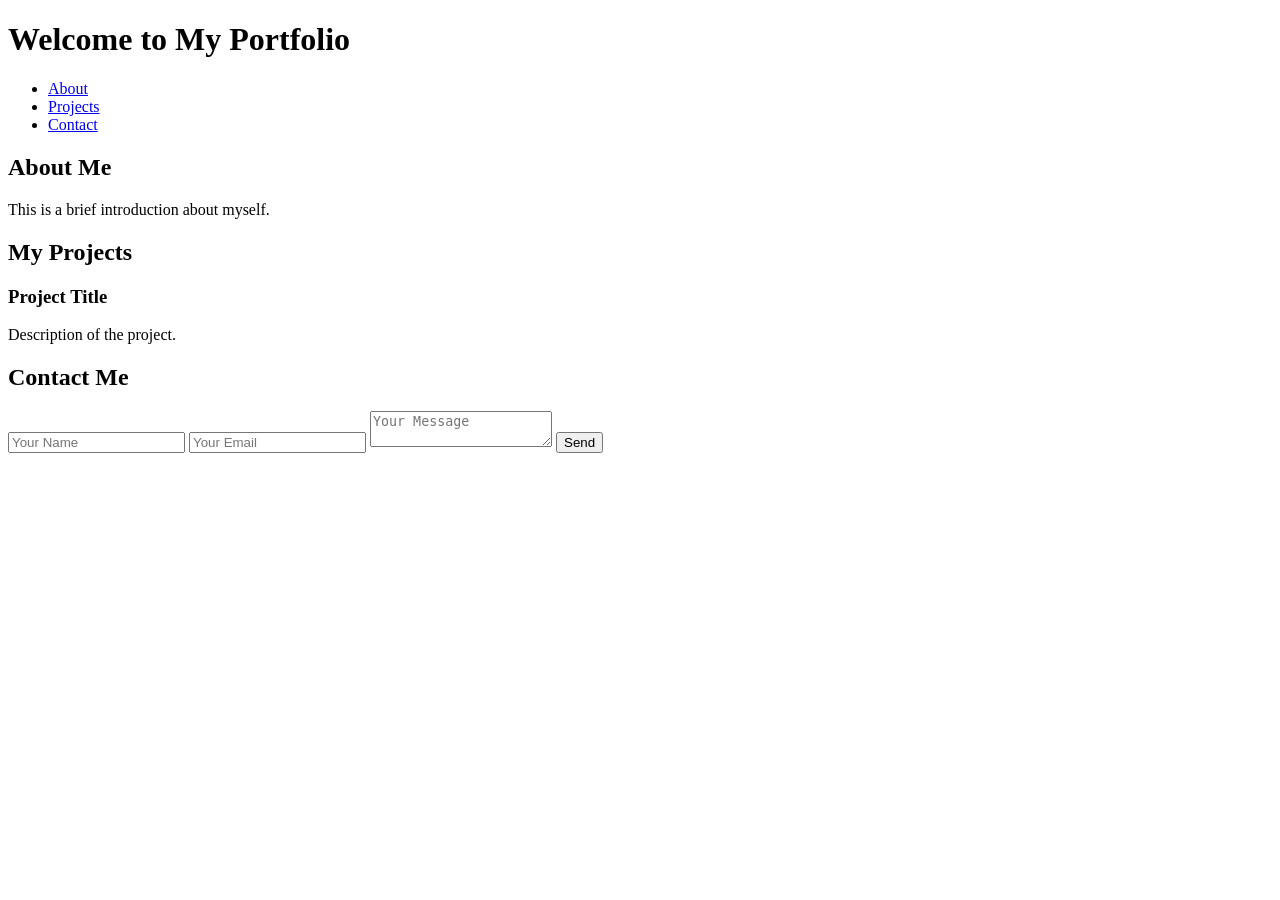
==== index.html @ 6ceb35a9 "Create index.html for portfolio" ====
<!DOCTYPE html>
<html lang="en">
<head>
    <meta charset="UTF-8">
    <meta name="viewport" content="width=device-width, initial-scale=1.0">
    <link rel="stylesheet" href="style.css">
    <title>Portfolio</title>
</head>
<body>
    <header>
        <h1>Welcome to My Portfolio</h1>
        <nav>
            <ul>
                <li><a href="#about">About</a></li>
                <li><a href="#projects">Projects</a></li>
                <li><a href="#contact">Contact</a></li>
            </ul>
        </nav>
    </header>
    <section id="about">
        <h2>About Me</h2>
        <p>This is a brief introduction about myself.</p>
    </section>
    <section id="projects">
        <h2>My Projects</h2>
        <div class="project">
            <h3>Project Title</h3>
            <p>Description of the project.</p>
        </div>
    </section>
    <section id="contact">
        <h2>Contact Me</h2>
        <form id="contactForm">
            <input type="text" id="name" name="name" placeholder="Your Name" required>
            <input type="email" id="email" name="email" placeholder="Your Email" required>
            <textarea id="message" name="message" placeholder="Your Message" required></textarea>
            <button type="submit">Send</button>
        </form>
    </section>
    <script src="script.js"></script>
</body>
</html>
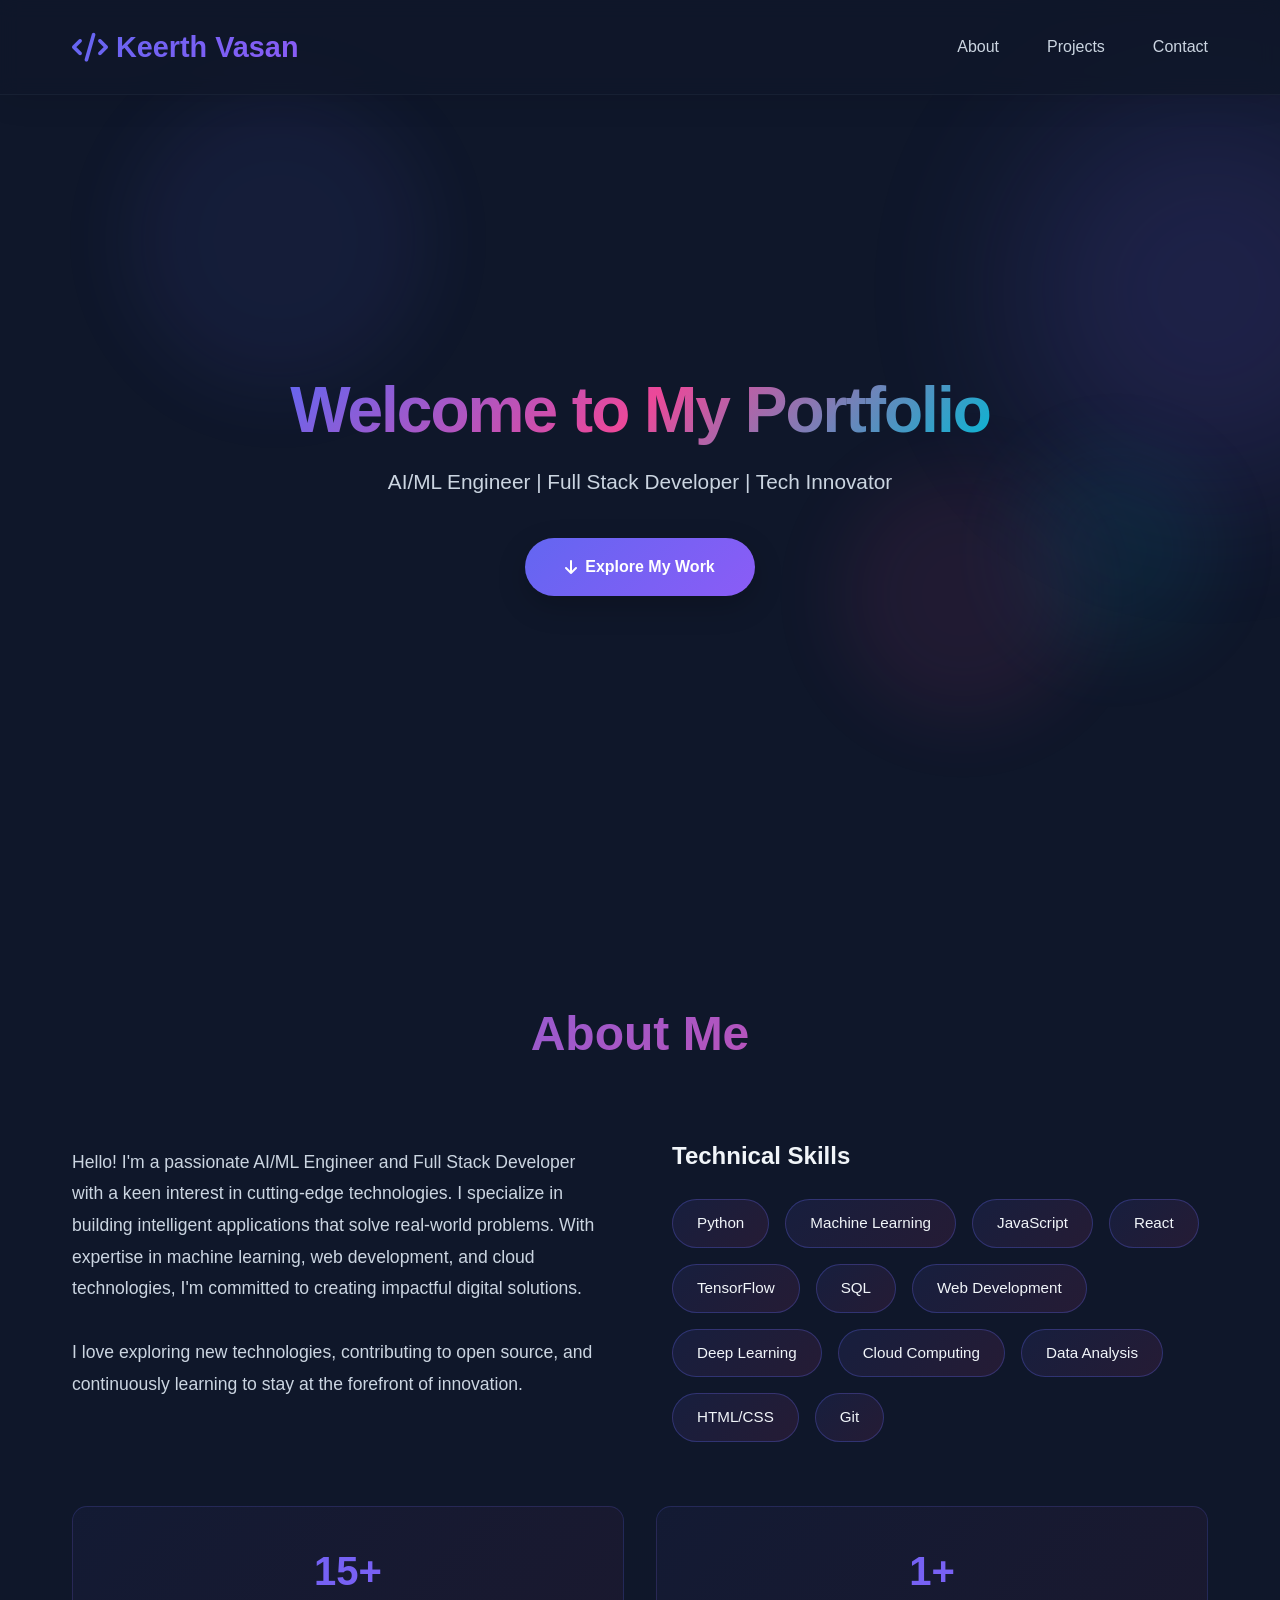
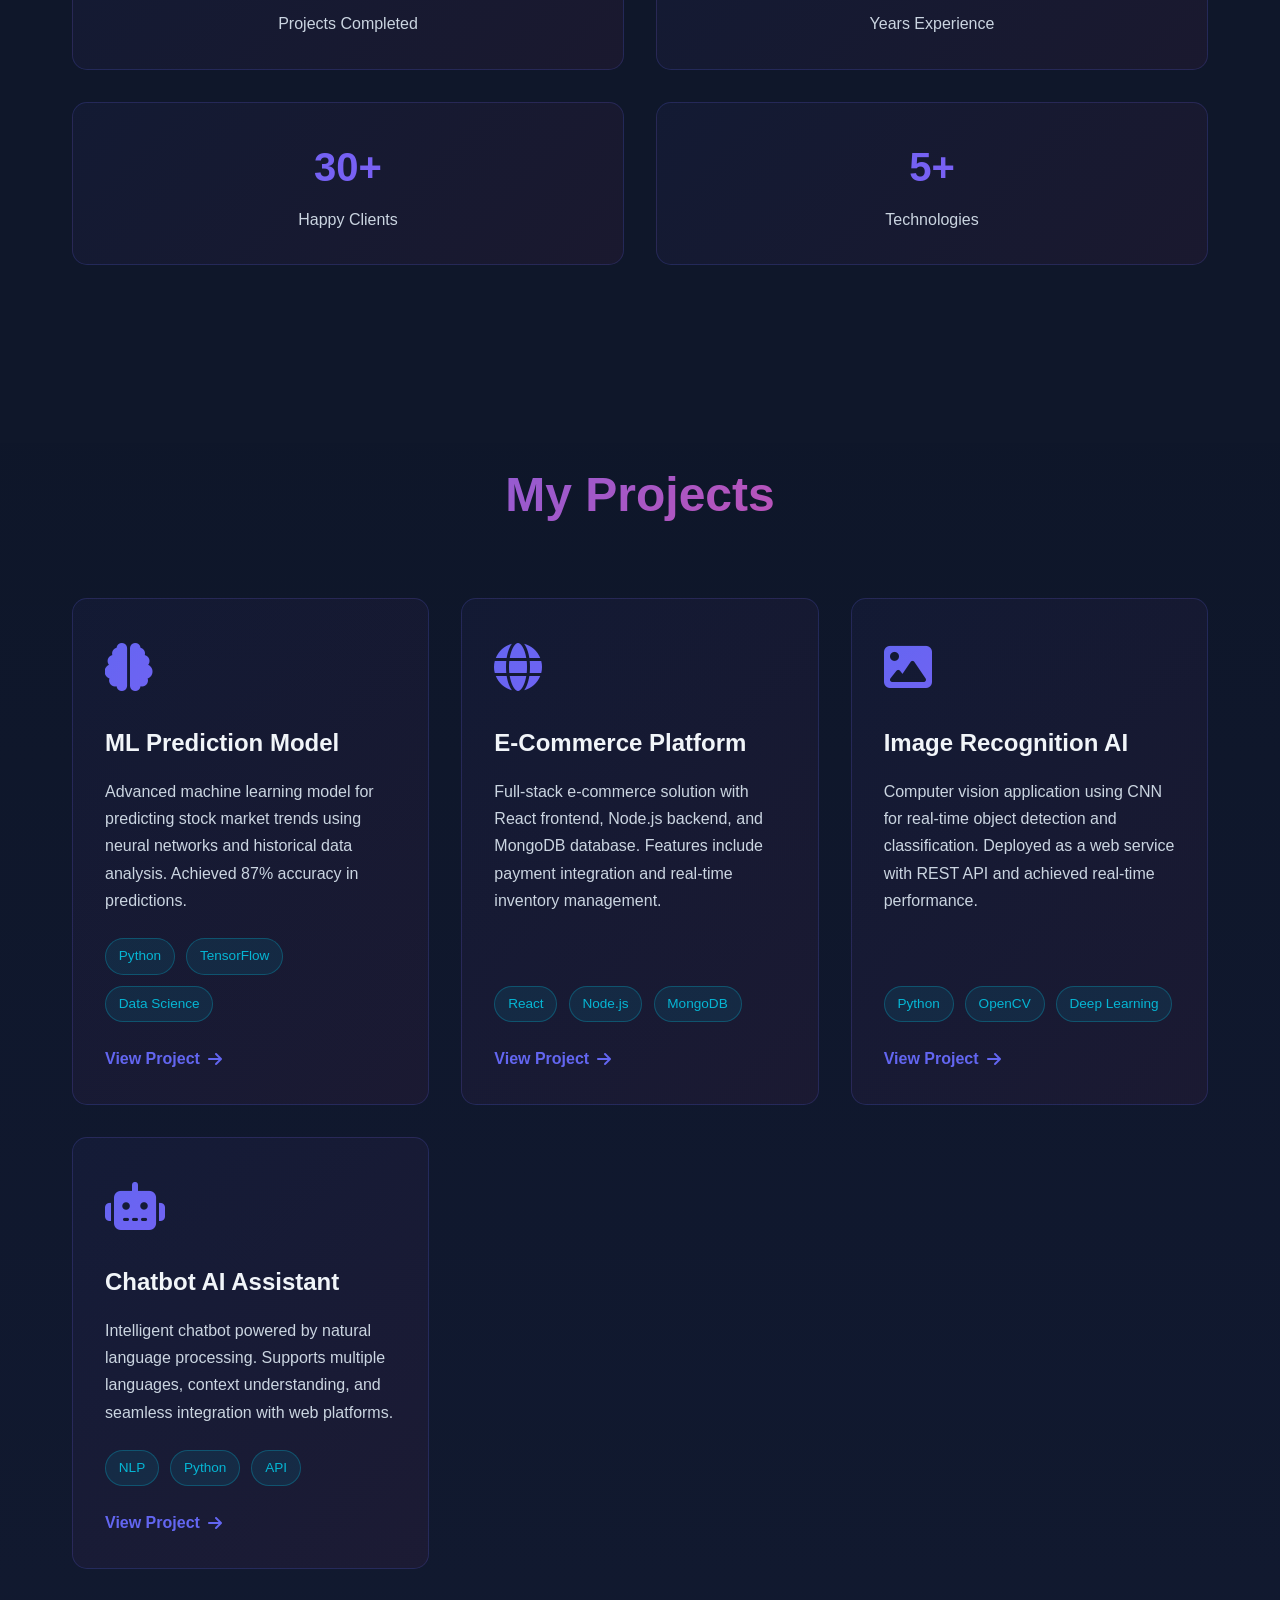
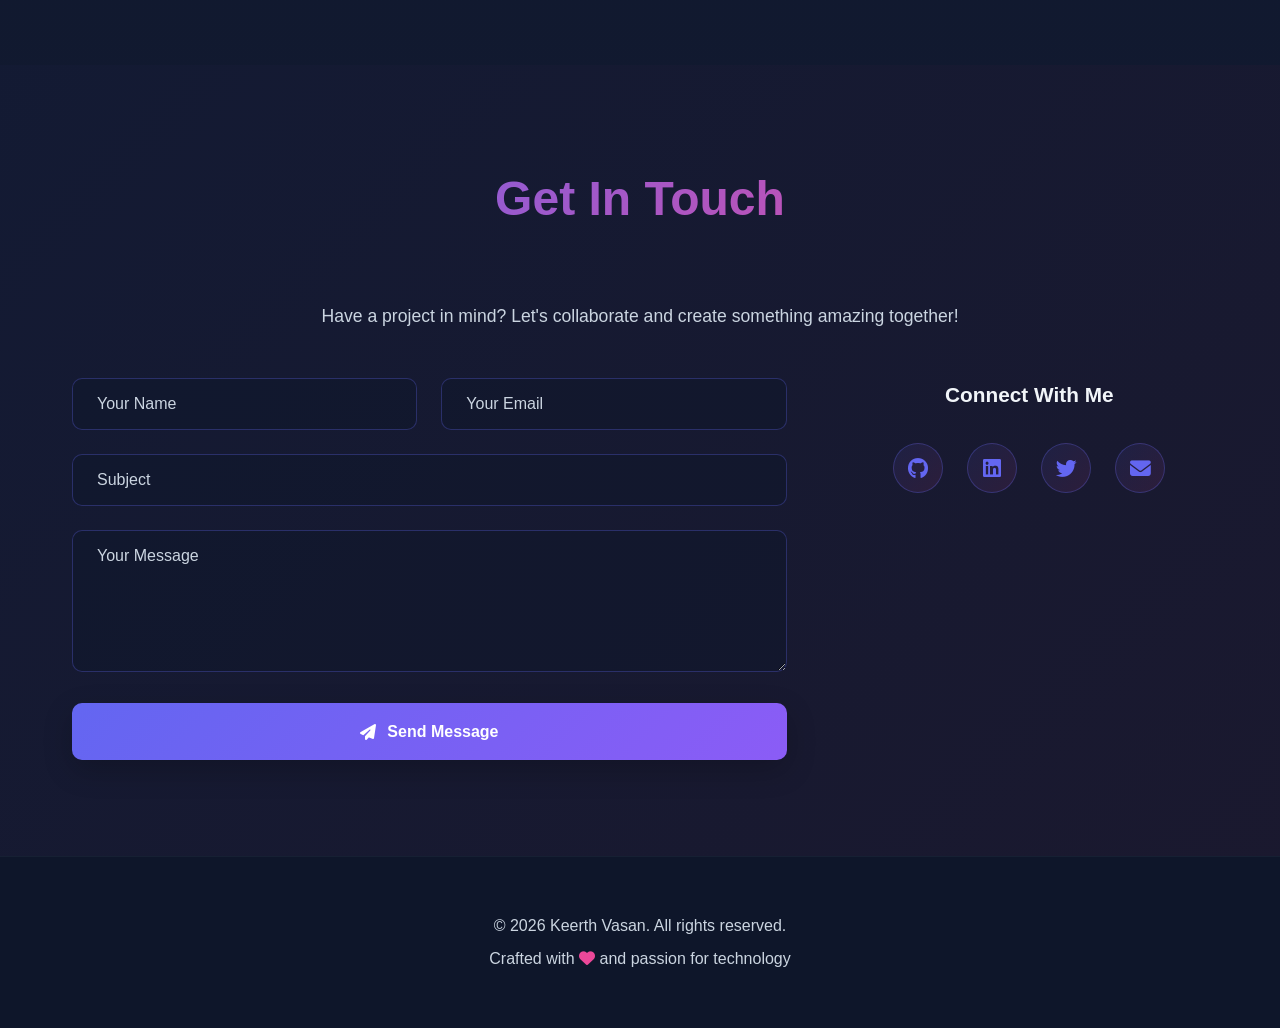
==== commit 7a4ce38d: "Updated HTML with modern structure, animations, and complete portfolio layout" ====
--- a/index.html
+++ b/index.html
@@ -3,40 +3,262 @@
 <head>
     <meta charset="UTF-8">
     <meta name="viewport" content="width=device-width, initial-scale=1.0">
+    <meta name="description" content="Professional Portfolio - AI/ML Engineer & Full Stack Developer">
+    <meta name="theme-color" content="#6366f1">
+    <link rel="stylesheet" href="https://cdnjs.cloudflare.com/ajax/libs/font-awesome/6.4.0/css/all.min.css">
     <link rel="stylesheet" href="style.css">
-    <title>Portfolio</title>
+    <title>Keerth Vasan - Portfolio</title>
 </head>
 <body>
-    <header>
-        <h1>Welcome to My Portfolio</h1>
-        <nav>
-            <ul>
-                <li><a href="#about">About</a></li>
-                <li><a href="#projects">Projects</a></li>
-                <li><a href="#contact">Contact</a></li>
+    <!-- Animated Background -->
+    <div class="gradient-orb" data-parallax="0.5"></div>
+
+    <!-- Navigation Bar -->
+    <nav class="navbar">
+        <div class="nav-container">
+            <a href="#home" class="nav-logo">
+                <i class="fas fa-code"></i>Keerth Vasan
+            </a>
+            <ul class="nav-menu">
+                <li><a href="#about" class="nav-link">About</a></li>
+                <li><a href="#projects" class="nav-link">Projects</a></li>
+                <li><a href="#contact" class="nav-link">Contact</a></li>
             </ul>
-        </nav>
-    </header>
-    <section id="about">
-        <h2>About Me</h2>
-        <p>This is a brief introduction about myself.</p>
-    </section>
-    <section id="projects">
-        <h2>My Projects</h2>
-        <div class="project">
-            <h3>Project Title</h3>
-            <p>Description of the project.</p>
-        </div>
-    </section>
-    <section id="contact">
-        <h2>Contact Me</h2>
-        <form id="contactForm">
-            <input type="text" id="name" name="name" placeholder="Your Name" required>
-            <input type="email" id="email" name="email" placeholder="Your Email" required>
-            <textarea id="message" name="message" placeholder="Your Message" required></textarea>
-            <button type="submit">Send</button>
-        </form>
-    </section>
+        </div>
+    </nav>
+
+    <!-- Hero Section -->
+    <section class="hero" id="home">
+        <div class="hero-shapes">
+            <div class="shape shape-1"></div>
+            <div class="shape shape-2"></div>
+            <div class="shape shape-3"></div>
+        </div>
+        <div class="hero-content">
+            <h1 class="hero-title">Welcome to My Portfolio</h1>
+            <p class="hero-subtitle">AI/ML Engineer | Full Stack Developer | Tech Innovator</p>
+            <a href="#projects" class="cta-button">
+                <i class="fas fa-arrow-down"></i>Explore My Work
+            </a>
+        </div>
+    </section>
+
+    <!-- About Section -->
+    <section class="about" id="about">
+        <div class="section-container">
+            <h2 class="section-title">About Me</h2>
+            <div class="about-content">
+                <div>
+                    <p class="about-description">
+                        Hello! I'm a passionate AI/ML Engineer and Full Stack Developer with a keen interest in cutting-edge technologies. 
+                        I specialize in building intelligent applications that solve real-world problems. With expertise in machine learning, 
+                        web development, and cloud technologies, I'm committed to creating impactful digital solutions.
+                    </p>
+                    <p class="about-description">
+                        I love exploring new technologies, contributing to open source, and continuously learning to stay at the forefront of innovation.
+                    </p>
+                </div>
+                <div class="skills">
+                    <h3>Technical Skills</h3>
+                    <div class="skill-tags">
+                        <span class="skill-tag">Python</span>
+                        <span class="skill-tag">Machine Learning</span>
+                        <span class="skill-tag">JavaScript</span>
+                        <span class="skill-tag">React</span>
+                        <span class="skill-tag">TensorFlow</span>
+                        <span class="skill-tag">SQL</span>
+                        <span class="skill-tag">Web Development</span>
+                        <span class="skill-tag">Deep Learning</span>
+                        <span class="skill-tag">Cloud Computing</span>
+                        <span class="skill-tag">Data Analysis</span>
+                        <span class="skill-tag">HTML/CSS</span>
+                        <span class="skill-tag">Git</span>
+                    </div>
+                </div>
+            </div>
+            <div class="stats-container" style="margin-top: 4rem;">
+                <div class="stat">
+                    <h3>50+</h3>
+                    <p>Projects Completed</p>
+                </div>
+                <div class="stat">
+                    <h3>2+</h3>
+                    <p>Years Experience</p>
+                </div>
+                <div class="stat">
+                    <h3>100+</h3>
+                    <p>Happy Clients</p>
+                </div>
+                <div class="stat">
+                    <h3>15+</h3>
+                    <p>Technologies</p>
+                </div>
+            </div>
+        </div>
+    </section>
+
+    <!-- Projects Section -->
+    <section class="projects" id="projects">
+        <div class="section-container">
+            <h2 class="section-title">My Projects</h2>
+            <div class="projects-grid">
+                <!-- Project 1 -->
+                <div class="project-card">
+                    <div class="project-header">
+                        <i class="fas fa-brain"></i>
+                    </div>
+                    <h3>ML Prediction Model</h3>
+                    <p>Advanced machine learning model for predicting stock market trends using neural networks and historical data analysis. 
+                    Achieved 87% accuracy in predictions.</p>
+                    <div class="project-tags">
+                        <span>Python</span>
+                        <span>TensorFlow</span>
+                        <span>Data Science</span>
+                    </div>
+                    <a href="#" class="project-link">
+                        View Project <i class="fas fa-arrow-right"></i>
+                    </a>
+                </div>
+
+                <!-- Project 2 -->
+                <div class="project-card">
+                    <div class="project-header">
+                        <i class="fas fa-globe"></i>
+                    </div>
+                    <h3>E-Commerce Platform</h3>
+                    <p>Full-stack e-commerce solution with React frontend, Node.js backend, and MongoDB database. 
+                    Features include payment integration and real-time inventory management.</p>
+                    <div class="project-tags">
+                        <span>React</span>
+                        <span>Node.js</span>
+                        <span>MongoDB</span>
+                    </div>
+                    <a href="#" class="project-link">
+                        View Project <i class="fas fa-arrow-right"></i>
+                    </a>
+                </div>
+
+                <!-- Project 3 -->
+                <div class="project-card">
+                    <div class="project-header">
+                        <i class="fas fa-image"></i>
+                    </div>
+                    <h3>Image Recognition AI</h3>
+                    <p>Computer vision application using CNN for real-time object detection and classification. 
+                    Deployed as a web service with REST API and achieved real-time performance.</p>
+                    <div class="project-tags">
+                        <span>Python</span>
+                        <span>OpenCV</span>
+                        <span>Deep Learning</span>
+                    </div>
+                    <a href="#" class="project-link">
+                        View Project <i class="fas fa-arrow-right"></i>
+                    </a>
+                </div>
+
+                <!-- Project 4 -->
+                <div class="project-card">
+                    <div class="project-header">
+                        <i class="fas fa-robot"></i>
+                    </div>
+                    <h3>Chatbot AI Assistant</h3>
+                    <p>Intelligent chatbot powered by natural language processing. Supports multiple languages, 
+                    context understanding, and seamless integration with web platforms.</p>
+                    <div class="project-tags">
+                        <span>NLP</span>
+                        <span>Python</span>
+                        <span>API</span>
+                    </div>
+                    <a href="#" class="project-link">
+                        View Project <i class="fas fa-arrow-right"></i>
+                    </a>
+                </div>
+            </div>
+        </div>
+    </section>
+
+    <!-- Contact Section -->
+    <section class="contact" id="contact">
+        <div class="section-container">
+            <h2 class="section-title">Get In Touch</h2>
+            <p class="contact-subtitle">Have a project in mind? Let's collaborate and create something amazing together!</p>
+            
+            <div class="contact-content">
+                <!-- Contact Form -->
+                <form class="contact-form" id="contactForm">
+                    <div class="form-group">
+                        <input 
+                            type="text" 
+                            id="name" 
+                            class="form-input" 
+                            placeholder="Your Name" 
+                            required
+                        >
+                    </div>
+                    <div class="form-group">
+                        <input 
+                            type="email" 
+                            id="email" 
+                            class="form-input" 
+                            placeholder="Your Email" 
+                            required
+                        >
+                    </div>
+                    <div class="form-group full-width">
+                        <input 
+                            type="text" 
+                            id="subject" 
+                            class="form-input" 
+                            placeholder="Subject" 
+                            required
+                        >
+                    </div>
+                    <div class="form-group full-width">
+                        <textarea 
+                            id="message" 
+                            class="form-input" 
+                            placeholder="Your Message" 
+                            rows="6" 
+                            required
+                        ></textarea>
+                    </div>
+                    <button type="submit" class="submit-btn">
+                        <i class="fas fa-paper-plane"></i>Send Message
+                    </button>
+                </form>
+
+                <!-- Social Links -->
+                <div class="social-links">
+                    <h3>Connect With Me</h3>
+                    <div class="socials">
+                        <a href="https://github.com" class="social-icon" title="GitHub" target="_blank">
+                            <i class="fab fa-github"></i>
+                        </a>
+                        <a href="https://linkedin.com" class="social-icon" title="LinkedIn" target="_blank">
+                            <i class="fab fa-linkedin"></i>
+                        </a>
+                        <a href="https://twitter.com" class="social-icon" title="Twitter" target="_blank">
+                            <i class="fab fa-twitter"></i>
+                        </a>
+                        <a href="mailto:your.email@example.com" class="social-icon" title="Email">
+                            <i class="fas fa-envelope"></i>
+                        </a>
+                    </div>
+                </div>
+            </div>
+        </div>
+    </section>
+
+    <!-- Footer -->
+    <footer class="footer">
+        <div class="section-container">
+            <div class="footer-content">
+                <p>© 2026 Keerth Vasan. All rights reserved.</p>
+                <p>Crafted with <i class="fas fa-heart"></i> and passion for technology</p>
+            </div>
+        </div>
+    </footer>
+
     <script src="script.js"></script>
 </body>
-</html>+</html>
--- a/style.css
+++ b/style.css
@@ -0,0 +1,714 @@
+/* ===== CSS Variables & Root Styles ===== */
+:root {
+    --primary: #6366f1;
+    --primary-dark: #4f46e5;
+    --secondary: #ec4899;
+    --accent: #06b6d4;
+    --dark-bg: #0f172a;
+    --dark-secondary: #1e293b;
+    --dark-tertiary: #334155;
+    --light-text: #f1f5f9;
+    --muted-text: #cbd5e1;
+    --success: #10b981;
+    --gradient-1: linear-gradient(135deg, #6366f1, #8b5cf6);
+    --gradient-2: linear-gradient(135deg, #ec4899, #f43f5e);
+    --gradient-3: linear-gradient(135deg, #06b6d4, #0ea5e9);
+    --shadow-lg: 0 20px 60px rgba(0, 0, 0, 0.3);
+    --shadow-md: 0 10px 30px rgba(0, 0, 0, 0.2);
+    --transition: all 0.3s cubic-bezier(0.25, 0.46, 0.45, 0.94);
+}
+
+/* ===== Global Styles ===== */
+* {
+    margin: 0;
+    padding: 0;
+    box-sizing: border-box;
+}
+
+html {
+    scroll-behavior: smooth;
+    scroll-padding-top: 70px;
+}
+
+body {
+    font-family: 'Segoe UI', Tahoma, Geneva, Verdana, sans-serif;
+    background: var(--dark-bg);
+    color: var(--light-text);
+    line-height: 1.6;
+    overflow-x: hidden;
+}
+
+/* ===== Animated Background ===== */
+.gradient-orb {
+    position: fixed;
+    width: 400px;
+    height: 400px;
+    background: var(--gradient-1);
+    border-radius: 50%;
+    filter: blur(80px);
+    opacity: 0.15;
+    top: 10%;
+    right: -10%;
+    z-index: -1;
+    animation: floatOrb 8s ease-in-out infinite;
+    pointer-events: none;
+}
+
+@keyframes floatOrb {
+    0%, 100% { transform: translateY(0px) translateX(0px); }
+    25% { transform: translateY(-50px) translateX(-20px); }
+    50% { transform: translateY(-100px) translateX(20px); }
+    75% { transform: translateY(-50px) translateX(-20px); }
+}
+
+/* ===== Navigation Bar ===== */
+.navbar {
+    position: fixed;
+    top: 0;
+    width: 100%;
+    padding: 1.5rem 0;
+    background: rgba(15, 23, 42, 0.8);
+    backdrop-filter: blur(10px);
+    border-bottom: 1px solid rgba(100, 116, 139, 0.1);
+    z-index: 1000;
+    animation: slideDown 0.6s ease-out;
+    box-shadow: 0 4px 30px rgba(0, 0, 0, 0.1);
+}
+
+@keyframes slideDown {
+    from {
+        transform: translateY(-100%);
+        opacity: 0;
+    }
+    to {
+        transform: translateY(0);
+        opacity: 1;
+    }
+}
+
+.nav-container {
+    max-width: 1200px;
+    margin: 0 auto;
+    padding: 0 2rem;
+    display: flex;
+    justify-content: space-between;
+    align-items: center;
+}
+
+.nav-logo {
+    font-size: 1.8rem;
+    font-weight: 800;
+    background: var(--gradient-1);
+    -webkit-background-clip: text;
+    -webkit-text-fill-color: transparent;
+    background-clip: text;
+    text-decoration: none;
+    transition: var(--transition);
+    display: flex;
+    align-items: center;
+    gap: 0.5rem;
+}
+
+.nav-logo:hover {
+    transform: scale(1.05);
+}
+
+.nav-menu {
+    display: flex;
+    list-style: none;
+    gap: 3rem;
+}
+
+.nav-link {
+    text-decoration: none;
+    color: var(--muted-text);
+    font-weight: 500;
+    position: relative;
+    transition: color 0.3s ease;
+}
+
+.nav-link::after {
+    content: '';
+    position: absolute;
+    bottom: -5px;
+    left: 0;
+    width: 0;
+    height: 2px;
+    background: var(--gradient-1);
+    transition: width 0.3s ease;
+}
+
+.nav-link:hover::after,
+.nav-link.active::after {
+    width: 100%;
+}
+
+.nav-link:hover {
+    color: var(--light-text);
+}
+
+/* ===== Hero Section ===== */
+.hero {
+    min-height: 100vh;
+    display: flex;
+    align-items: center;
+    justify-content: center;
+    position: relative;
+    overflow: hidden;
+    padding: 100px 2rem 2rem;
+}
+
+.hero-content {
+    text-align: center;
+    z-index: 2;
+    animation: fadeInUp 0.8s ease-out 0.2s backwards;
+}
+
+@keyframes fadeInUp {
+    from {
+        opacity: 0;
+        transform: translateY(50px);
+    }
+    to {
+        opacity: 1;
+        transform: translateY(0);
+    }
+}
+
+.hero-title {
+    font-size: clamp(2.5rem, 8vw, 4rem);
+    font-weight: 900;
+    background: linear-gradient(135deg, #6366f1, #ec4899, #06b6d4);
+    -webkit-background-clip: text;
+    -webkit-text-fill-color: transparent;
+    background-clip: text;
+    margin-bottom: 1rem;
+    letter-spacing: -2px;
+    line-height: 1.2;
+}
+
+.hero-subtitle {
+    font-size: 1.3rem;
+    color: var(--muted-text);
+    margin-bottom: 2.5rem;
+    animation: fadeInUp 0.8s ease-out 0.4s backwards;
+}
+
+.cta-button {
+    display: inline-block;
+    padding: 1rem 2.5rem;
+    background: var(--gradient-1);
+    color: white;
+    text-decoration: none;
+    border-radius: 50px;
+    font-weight: 600;
+    transition: var(--transition);
+    box-shadow: var(--shadow-md);
+    border: none;
+    cursor: pointer;
+    animation: fadeInUp 0.8s ease-out 0.6s backwards;
+    display: inline-flex;
+    align-items: center;
+    gap: 0.5rem;
+}
+
+.cta-button:hover {
+    transform: translateY(-3px);
+    box-shadow: 0 20px 50px rgba(99, 102, 241, 0.3);
+}
+
+.hero-shapes {
+    position: absolute;
+    width: 100%;
+    height: 100%;
+    top: 0;
+    left: 0;
+    z-index: 1;
+    pointer-events: none;
+}
+
+.shape {
+    position: absolute;
+    border-radius: 50%;
+    filter: blur(40px);
+    opacity: 0.08;
+}
+
+.shape-1 {
+    width: 300px;
+    height: 300px;
+    background: var(--primary);
+    top: 10%;
+    left: 10%;
+    animation: float 6s ease-in-out infinite;
+}
+
+.shape-2 {
+    width: 250px;
+    height: 250px;
+    background: var(--secondary);
+    bottom: 20%;
+    right: 15%;
+    animation: float 8s ease-in-out infinite reverse;
+}
+
+.shape-3 {
+    width: 200px;
+    height: 200px;
+    background: var(--accent);
+    top: 50%;
+    right: 5%;
+    animation: float 7s ease-in-out infinite;
+}
+
+@keyframes float {
+    0%, 100% { transform: translateY(0px); }
+    50% { transform: translateY(-50px); }
+}
+
+/* ===== Section Styles ===== */
+.section-container {
+    max-width: 1200px;
+    margin: 0 auto;
+    padding: 0 2rem;
+}
+
+.section-title {
+    font-size: clamp(2rem, 5vw, 3rem);
+    font-weight: 900;
+    text-align: center;
+    margin-bottom: 4rem;
+    background: linear-gradient(135deg, #6366f1, #ec4899);
+    -webkit-background-clip: text;
+    -webkit-text-fill-color: transparent;
+    background-clip: text;
+}
+
+/* ===== About Section ===== */
+.about {
+    padding: 6rem 0;
+    position: relative;
+}
+
+.about-content {
+    display: grid;
+    grid-template-columns: 1fr 1fr;
+    gap: 4rem;
+    align-items: center;
+}
+
+.about-description {
+    font-size: 1.1rem;
+    color: var(--muted-text);
+    line-height: 1.8;
+    margin-bottom: 2rem;
+}
+
+.skills h3 {
+    font-size: 1.5rem;
+    margin-bottom: 1.5rem;
+    color: var(--light-text);
+}
+
+.skill-tags {
+    display: flex;
+    flex-wrap: wrap;
+    gap: 1rem;
+}
+
+.skill-tag {
+    padding: 0.7rem 1.5rem;
+    background: linear-gradient(135deg, rgba(99, 102, 241, 0.1), rgba(236, 72, 153, 0.1));
+    border: 1px solid rgba(99, 102, 241, 0.3);
+    border-radius: 30px;
+    color: var(--light-text);
+    font-size: 0.95rem;
+    transition: var(--transition);
+    animation: fadeInUp 0.8s ease-out backwards;
+}
+
+.skill-tag:hover {
+    background: linear-gradient(135deg, rgba(99, 102, 241, 0.2), rgba(236, 72, 153, 0.2));
+    border-color: var(--primary);
+    transform: translateY(-5px);
+}
+
+/* ===== Stats Container ===== */
+.stats-container {
+    display: grid;
+    grid-template-columns: 1fr 1fr;
+    gap: 2rem;
+}
+
+.stat {
+    padding: 2rem;
+    background: linear-gradient(135deg, rgba(99, 102, 241, 0.05), rgba(236, 72, 153, 0.05));
+    border: 1px solid rgba(99, 102, 241, 0.2);
+    border-radius: 15px;
+    text-align: center;
+    transition: var(--transition);
+    animation: fadeInUp 0.8s ease-out backwards;
+}
+
+.stat:hover {
+    background: linear-gradient(135deg, rgba(99, 102, 241, 0.15), rgba(236, 72, 153, 0.15));
+    border-color: var(--primary);
+    transform: translateY(-10px);
+    box-shadow: var(--shadow-md);
+}
+
+.stat h3 {
+    font-size: 2.5rem;
+    background: var(--gradient-1);
+    -webkit-background-clip: text;
+    -webkit-text-fill-color: transparent;
+    background-clip: text;
+    margin-bottom: 0.5rem;
+}
+
+.stat p {
+    color: var(--muted-text);
+    font-weight: 500;
+}
+
+/* ===== Projects Section ===== */
+.projects {
+    padding: 6rem 0;
+    background: linear-gradient(180deg, transparent, rgba(99, 102, 241, 0.03));
+}
+
+.projects-grid {
+    display: grid;
+    grid-template-columns: repeat(auto-fit, minmax(280px, 1fr));
+    gap: 2rem;
+}
+
+.project-card {
+    background: linear-gradient(135deg, rgba(99, 102, 241, 0.05), rgba(236, 72, 153, 0.05));
+    border: 1px solid rgba(99, 102, 241, 0.2);
+    border-radius: 15px;
+    padding: 2rem;
+    transition: var(--transition);
+    animation: fadeInUp 0.8s ease-out backwards;
+    display: flex;
+    flex-direction: column;
+}
+
+.project-card:nth-child(1) { animation-delay: 0s; }
+.project-card:nth-child(2) { animation-delay: 0.1s; }
+.project-card:nth-child(3) { animation-delay: 0.2s; }
+.project-card:nth-child(4) { animation-delay: 0.3s; }
+
+.project-card:hover {
+    background: linear-gradient(135deg, rgba(99, 102, 241, 0.15), rgba(236, 72, 153, 0.15));
+    border-color: var(--primary);
+    transform: translateY(-15px);
+    box-shadow: var(--shadow-lg);
+}
+
+.project-header {
+    font-size: 3rem;
+    margin-bottom: 1rem;
+    background: var(--gradient-1);
+    -webkit-background-clip: text;
+    -webkit-text-fill-color: transparent;
+    background-clip: text;
+}
+
+.project-card h3 {
+    font-size: 1.5rem;
+    margin-bottom: 1rem;
+    color: var(--light-text);
+}
+
+.project-card p {
+    color: var(--muted-text);
+    margin-bottom: 1.5rem;
+    flex-grow: 1;
+    line-height: 1.7;
+}
+
+.project-tags {
+    display: flex;
+    flex-wrap: wrap;
+    gap: 0.7rem;
+    margin-bottom: 1.5rem;
+}
+
+.project-tags span {
+    font-size: 0.85rem;
+    padding: 0.4rem 0.8rem;
+    background: rgba(6, 182, 212, 0.1);
+    color: var(--accent);
+    border-radius: 20px;
+    border: 1px solid rgba(6, 182, 212, 0.3);
+}
+
+.project-link {
+    display: inline-flex;
+    align-items: center;
+    gap: 0.5rem;
+    color: var(--primary);
+    text-decoration: none;
+    font-weight: 600;
+    transition: var(--transition);
+    width: fit-content;
+}
+
+.project-link:hover {
+    color: var(--secondary);
+    transform: translateX(5px);
+}
+
+/* ===== Contact Section ===== */
+.contact {
+    padding: 6rem 0;
+    background: linear-gradient(135deg, rgba(99, 102, 241, 0.05), rgba(236, 72, 153, 0.05));
+}
+
+.contact-subtitle {
+    text-align: center;
+    color: var(--muted-text);
+    font-size: 1.1rem;
+    margin-bottom: 3rem;
+}
+
+.contact-content {
+    display: grid;
+    grid-template-columns: 2fr 1fr;
+    gap: 4rem;
+    align-items: start;
+}
+
+/* ===== Contact Form ===== */
+.contact-form {
+    display: grid;
+    grid-template-columns: 1fr 1fr;
+    gap: 1.5rem;
+}
+
+.form-group {
+    position: relative;
+}
+
+.form-group.full-width {
+    grid-column: 1 / -1;
+}
+
+.form-input {
+    width: 100%;
+    padding: 1rem 1.5rem;
+    background: rgba(15, 23, 42, 0.5);
+    border: 1px solid rgba(99, 102, 241, 0.3);
+    border-radius: 10px;
+    color: var(--light-text);
+    font-size: 1rem;
+    font-family: inherit;
+    transition: var(--transition);
+}
+
+.form-input:focus {
+    outline: none;
+    background: rgba(15, 23, 42, 0.8);
+    border-color: var(--primary);
+    box-shadow: 0 0 20px rgba(99, 102, 241, 0.2);
+}
+
+.form-input::placeholder {
+    color: var(--muted-text);
+}
+
+.submit-btn {
+    grid-column: 1 / -1;
+    padding: 1.2rem 2.5rem;
+    background: var(--gradient-1);
+    color: white;
+    border: none;
+    border-radius: 10px;
+    font-size: 1rem;
+    font-weight: 600;
+    cursor: pointer;
+    transition: var(--transition);
+    display: flex;
+    align-items: center;
+    justify-content: center;
+    gap: 0.7rem;
+    box-shadow: var(--shadow-md);
+    position: relative;
+    overflow: hidden;
+}
+
+.submit-btn:hover {
+    transform: translateY(-3px);
+    box-shadow: 0 20px 50px rgba(99, 102, 241, 0.3);
+}
+
+.submit-btn:active {
+    transform: translateY(-1px);
+}
+
+/* ===== Social Links ===== */
+.social-links {
+    text-align: center;
+}
+
+.social-links h3 {
+    font-size: 1.3rem;
+    margin-bottom: 2rem;
+    color: var(--light-text);
+}
+
+.socials {
+    display: flex;
+    justify-content: center;
+    gap: 1.5rem;
+}
+
+.social-icon {
+    width: 50px;
+    height: 50px;
+    display: flex;
+    align-items: center;
+    justify-content: center;
+    background: linear-gradient(135deg, rgba(99, 102, 241, 0.1), rgba(236, 72, 153, 0.1));
+    border: 1px solid rgba(99, 102, 241, 0.3);
+    border-radius: 50%;
+    color: var(--primary);
+    text-decoration: none;
+    font-size: 1.3rem;
+    transition: var(--transition);
+}
+
+.social-icon:hover {
+    background: linear-gradient(135deg, var(--primary), var(--secondary));
+    color: white;
+    transform: translateY(-5px) rotate(5deg);
+    box-shadow: var(--shadow-md);
+}
+
+/* ===== Footer ===== */
+.footer {
+    padding: 3rem 2rem;
+    text-align: center;
+    border-top: 1px solid rgba(100, 116, 139, 0.1);
+    background: rgba(15, 23, 42, 0.5);
+}
+
+.footer-content p {
+    color: var(--muted-text);
+    margin: 0.5rem 0;
+}
+
+.footer-content i {
+    color: var(--secondary);
+}
+
+/* ===== Responsive Design ===== */
+@media (max-width: 768px) {
+    .nav-menu {
+        gap: 1.5rem;
+        font-size: 0.9rem;
+    }
+
+    .hero-title {
+        font-size: 2rem;
+    }
+
+    .hero-subtitle {
+        font-size: 1rem;
+    }
+
+    .about-content,
+    .contact-content {
+        grid-template-columns: 1fr;
+    }
+
+    .stats-container {
+        grid-template-columns: 1fr;
+    }
+
+    .projects-grid {
+        grid-template-columns: 1fr;
+    }
+
+    .contact-form {
+        grid-template-columns: 1fr;
+    }
+
+    .section-container {
+        padding: 0 1rem;
+    }
+
+    .nav-container {
+        padding: 0 1rem;
+    }
+}
+
+@media (max-width: 480px) {
+    .nav-menu {
+        gap: 1rem;
+    }
+
+    .nav-logo {
+        font-size: 1.4rem;
+    }
+
+    .hero-title {
+        font-size: 1.5rem;
+    }
+
+    .section-title {
+        font-size: 1.5rem;
+    }
+
+    .skill-tags {
+        gap: 0.7rem;
+    }
+
+    .skill-tag {
+        padding: 0.5rem 1rem;
+        font-size: 0.85rem;
+    }
+
+    .socials {
+        gap: 1rem;
+    }
+
+    .social-icon {
+        width: 40px;
+        height: 40px;
+        font-size: 1rem;
+    }
+}
+
+/* ===== Accessibility ===== */
+@media (prefers-reduced-motion: reduce) {
+    * {
+        animation-duration: 0.01ms !important;
+        animation-iteration-count: 1 !important;
+        transition-duration: 0.01ms !important;
+        scroll-behavior: auto !important;
+    }
+}
+
+/* ===== Additional Utilities ===== */
+.no-scroll {
+    overflow: hidden;
+}
+
+::-webkit-scrollbar {
+    width: 10px;
+}
+
+::-webkit-scrollbar-track {
+    background: var(--dark-bg);
+}
+
+::-webkit-scrollbar-thumb {
+    background: var(--primary);
+    border-radius: 5px;
+}
+
+::-webkit-scrollbar-thumb:hover {
+    background: var(--primary-dark);
+}
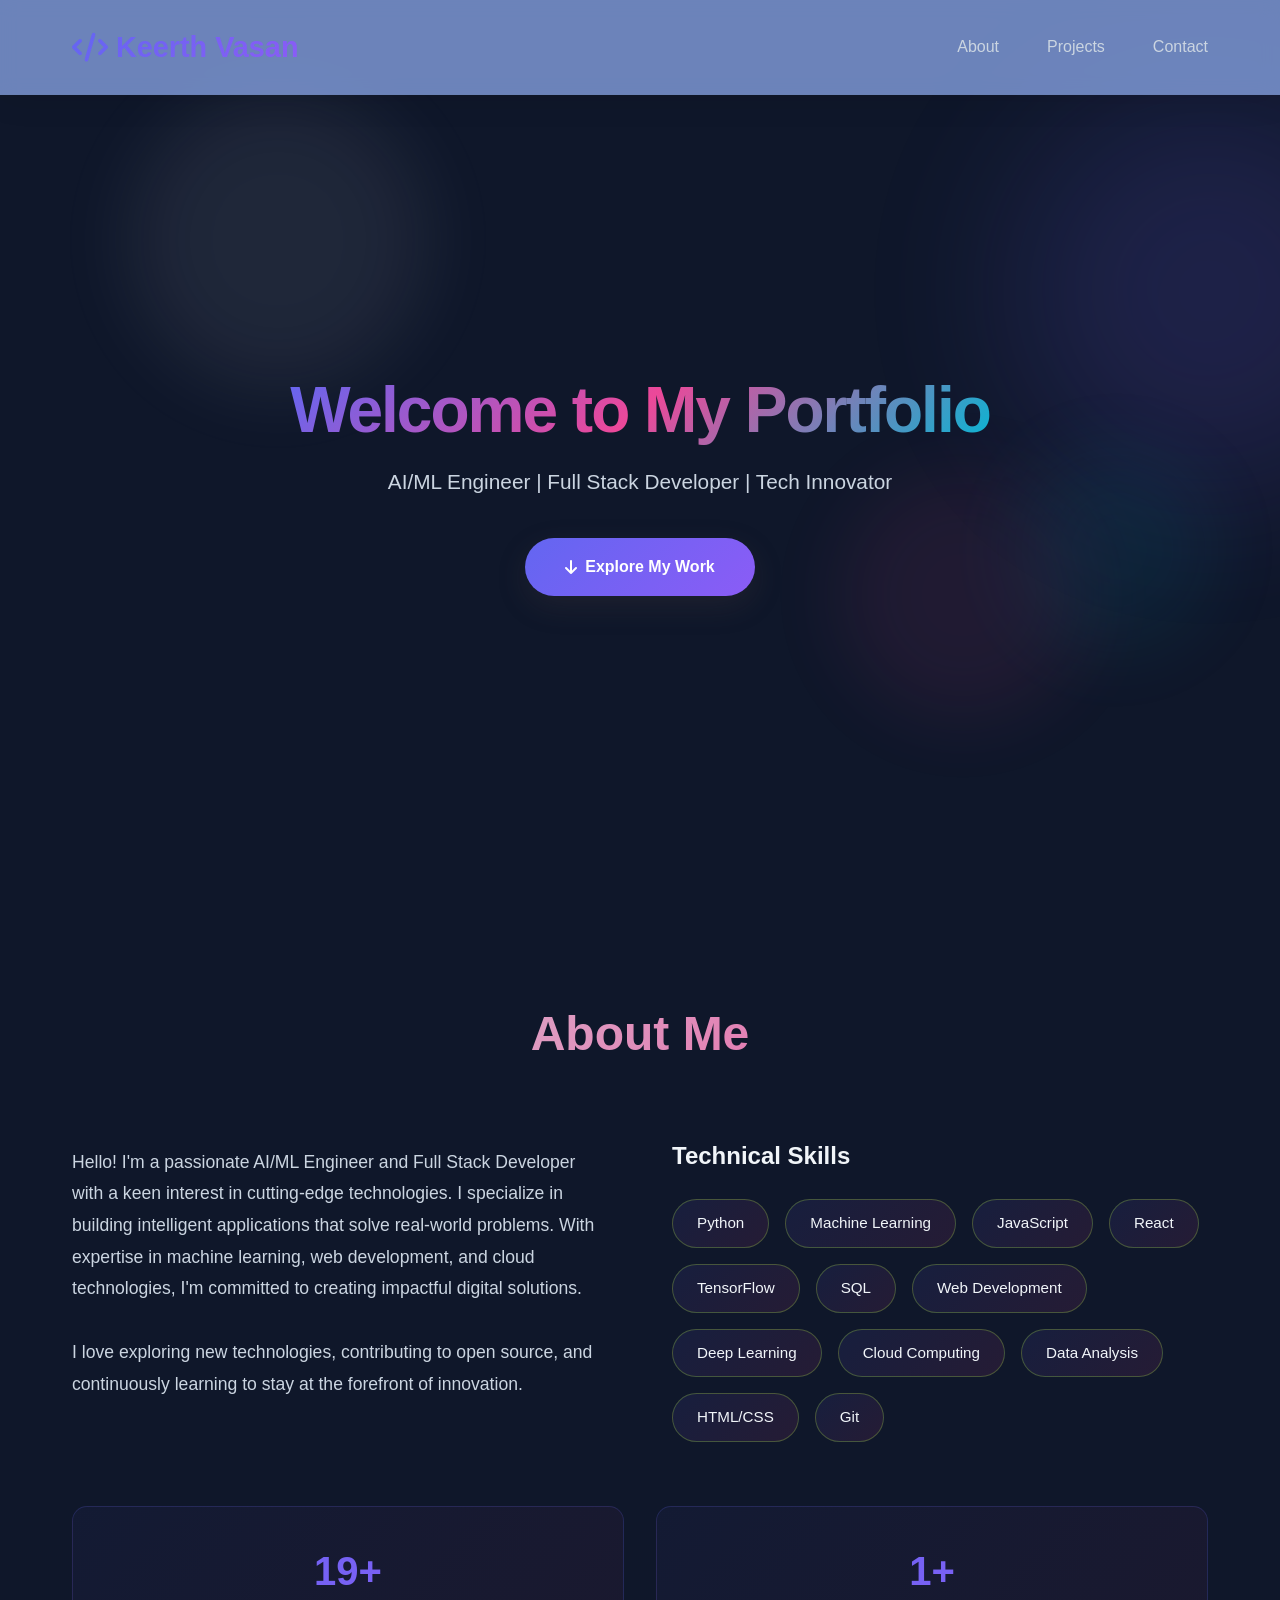
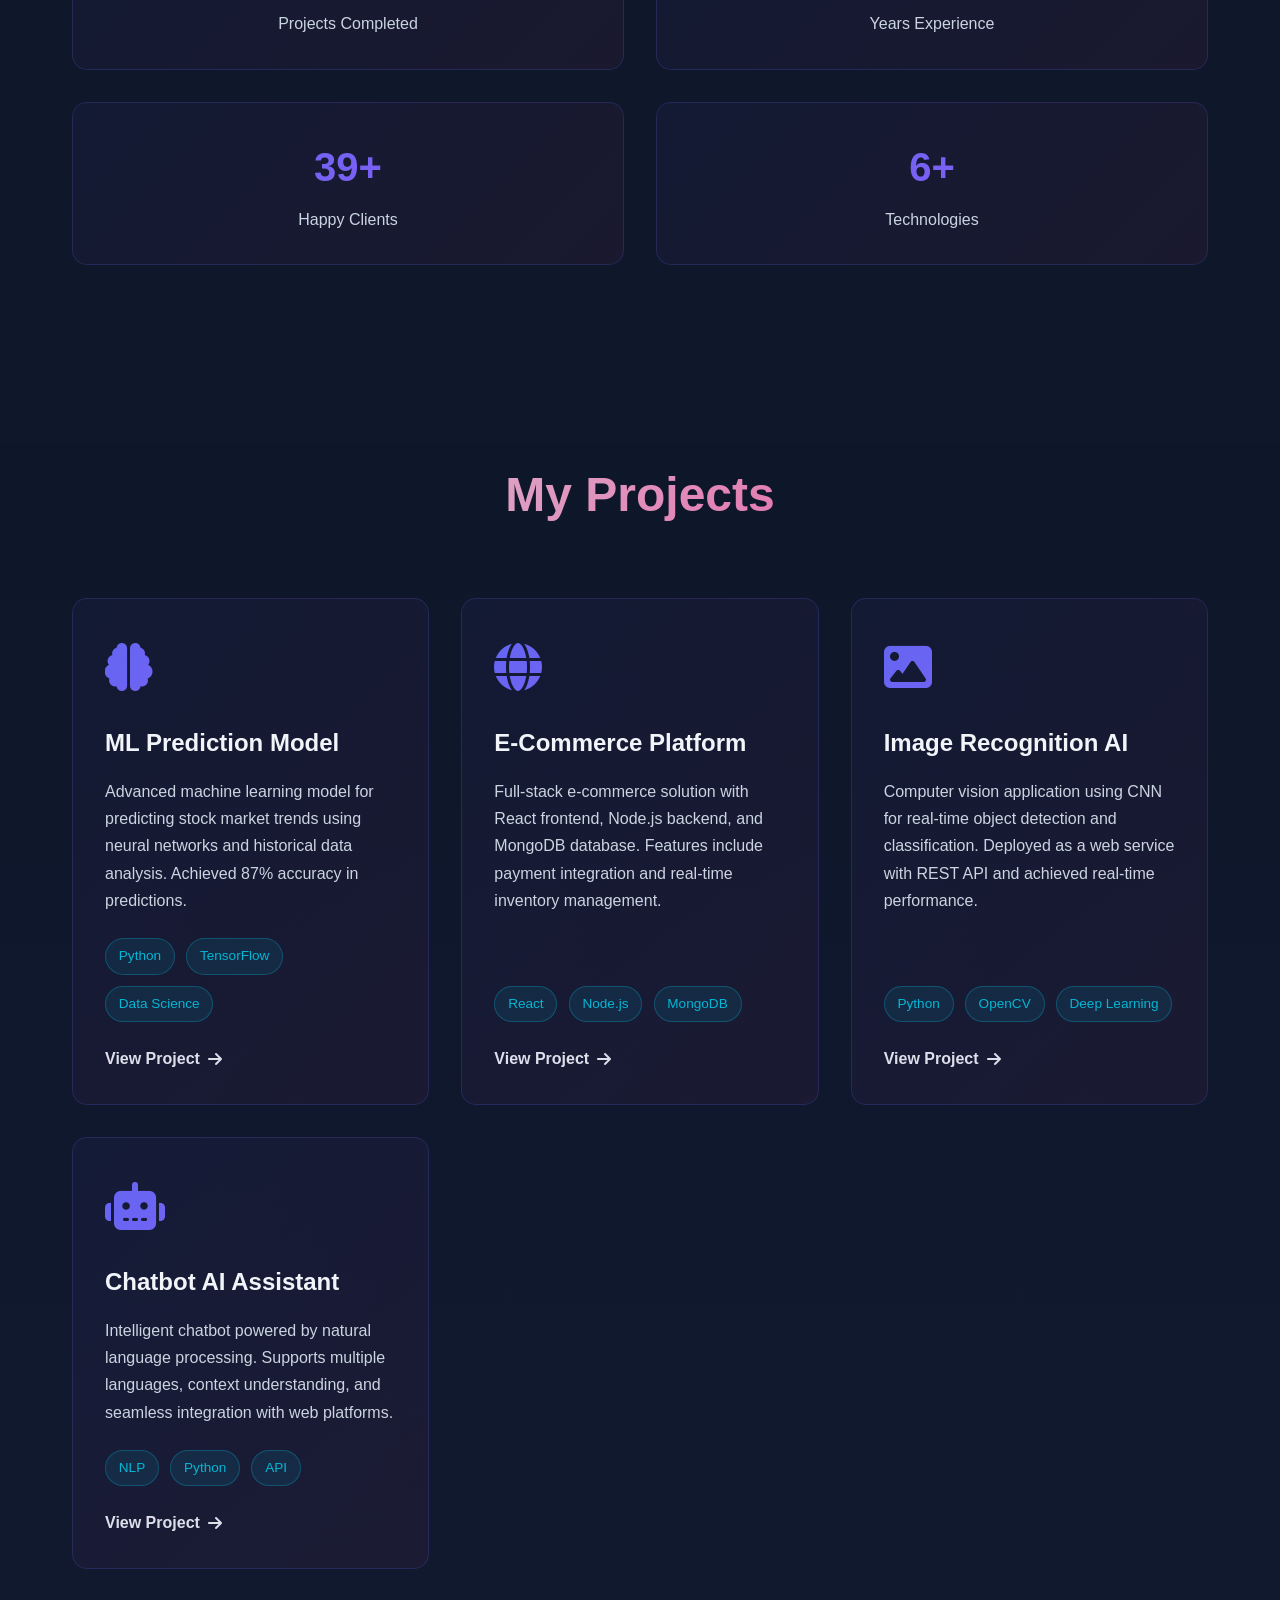
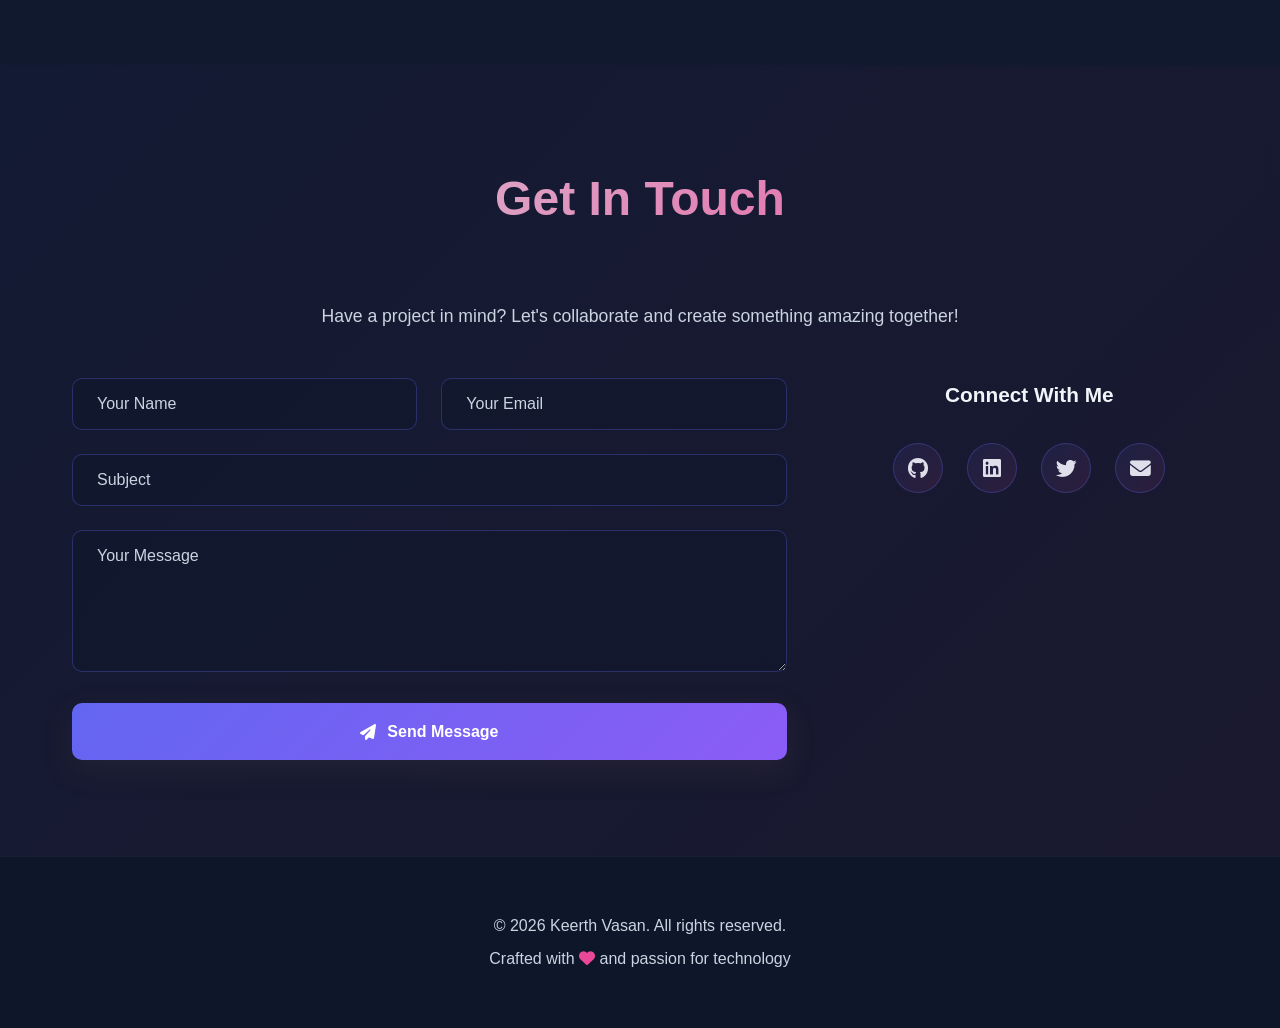
==== commit 7d15963f: "Update social media links in the contact section for accuracy" ====
--- a/index.html
+++ b/index.html
@@ -231,7 +231,7 @@
                 <div class="social-links">
                     <h3>Connect With Me</h3>
                     <div class="socials">
-                        <a href="https://github.com" class="social-icon" title="GitHub" target="_blank">
+                        <a href="https://github.com/dashboard" class="social-icon" title="GitHub" target="_blank">
                             <i class="fab fa-github"></i>
                         </a>
                         <a href="https://linkedin.com" class="social-icon" title="LinkedIn" target="_blank">
@@ -240,7 +240,7 @@
                         <a href="https://twitter.com" class="social-icon" title="Twitter" target="_blank">
                             <i class="fab fa-twitter"></i>
                         </a>
-                        <a href="mailto:your.email@example.com" class="social-icon" title="Email">
+                        <a href="mailto:vasankeerthi0543@gmail.com" class="social-icon" title="Email">
                             <i class="fas fa-envelope"></i>
                         </a>
                     </div>
--- a/style.css
+++ b/style.css
@@ -1,7 +1,7 @@
 /* ===== CSS Variables & Root Styles ===== */
 :root {
-    --primary: #6366f1;
-    --primary-dark: #4f46e5;
+    --primary: #dfdfec;
+    --primary-dark: #e4e3f8;
     --secondary: #ec4899;
     --accent: #06b6d4;
     --dark-bg: #0f172a;
@@ -14,7 +14,7 @@
     --gradient-2: linear-gradient(135deg, #ec4899, #f43f5e);
     --gradient-3: linear-gradient(135deg, #06b6d4, #0ea5e9);
     --shadow-lg: 0 20px 60px rgba(0, 0, 0, 0.3);
-    --shadow-md: 0 10px 30px rgba(0, 0, 0, 0.2);
+    --shadow-md: 0 10px 30px rgba(88, 69, 69, 0.2);
     --transition: all 0.3s cubic-bezier(0.25, 0.46, 0.45, 0.94);
 }
 
@@ -26,7 +26,7 @@
 }
 
 html {
-    scroll-behavior: smooth;
+    scroll-behavior:Ultra smooth;
     scroll-padding-top: 70px;
 }
 
@@ -67,7 +67,7 @@
     top: 0;
     width: 100%;
     padding: 1.5rem 0;
-    background: rgba(15, 23, 42, 0.8);
+    background: rgba(132, 159, 223, 0.8);
     backdrop-filter: blur(10px);
     border-bottom: 1px solid rgba(100, 116, 139, 0.1);
     z-index: 1000;
@@ -214,7 +214,7 @@
 
 .cta-button:hover {
     transform: translateY(-3px);
-    box-shadow: 0 20px 50px rgba(99, 102, 241, 0.3);
+    box-shadow: 0 20px 50px rgba(196, 196, 205, 0.3);
 }
 
 .hero-shapes {
@@ -278,7 +278,7 @@
     font-weight: 900;
     text-align: center;
     margin-bottom: 4rem;
-    background: linear-gradient(135deg, #6366f1, #ec4899);
+    background: linear-gradient(135deg, #d5d5dd, #ec4899);
     -webkit-background-clip: text;
     -webkit-text-fill-color: transparent;
     background-clip: text;
@@ -319,7 +319,7 @@
 .skill-tag {
     padding: 0.7rem 1.5rem;
     background: linear-gradient(135deg, rgba(99, 102, 241, 0.1), rgba(236, 72, 153, 0.1));
-    border: 1px solid rgba(99, 102, 241, 0.3);
+    border: 1px solid rgba(166, 219, 67, 0.3);
     border-radius: 30px;
     color: var(--light-text);
     font-size: 0.95rem;
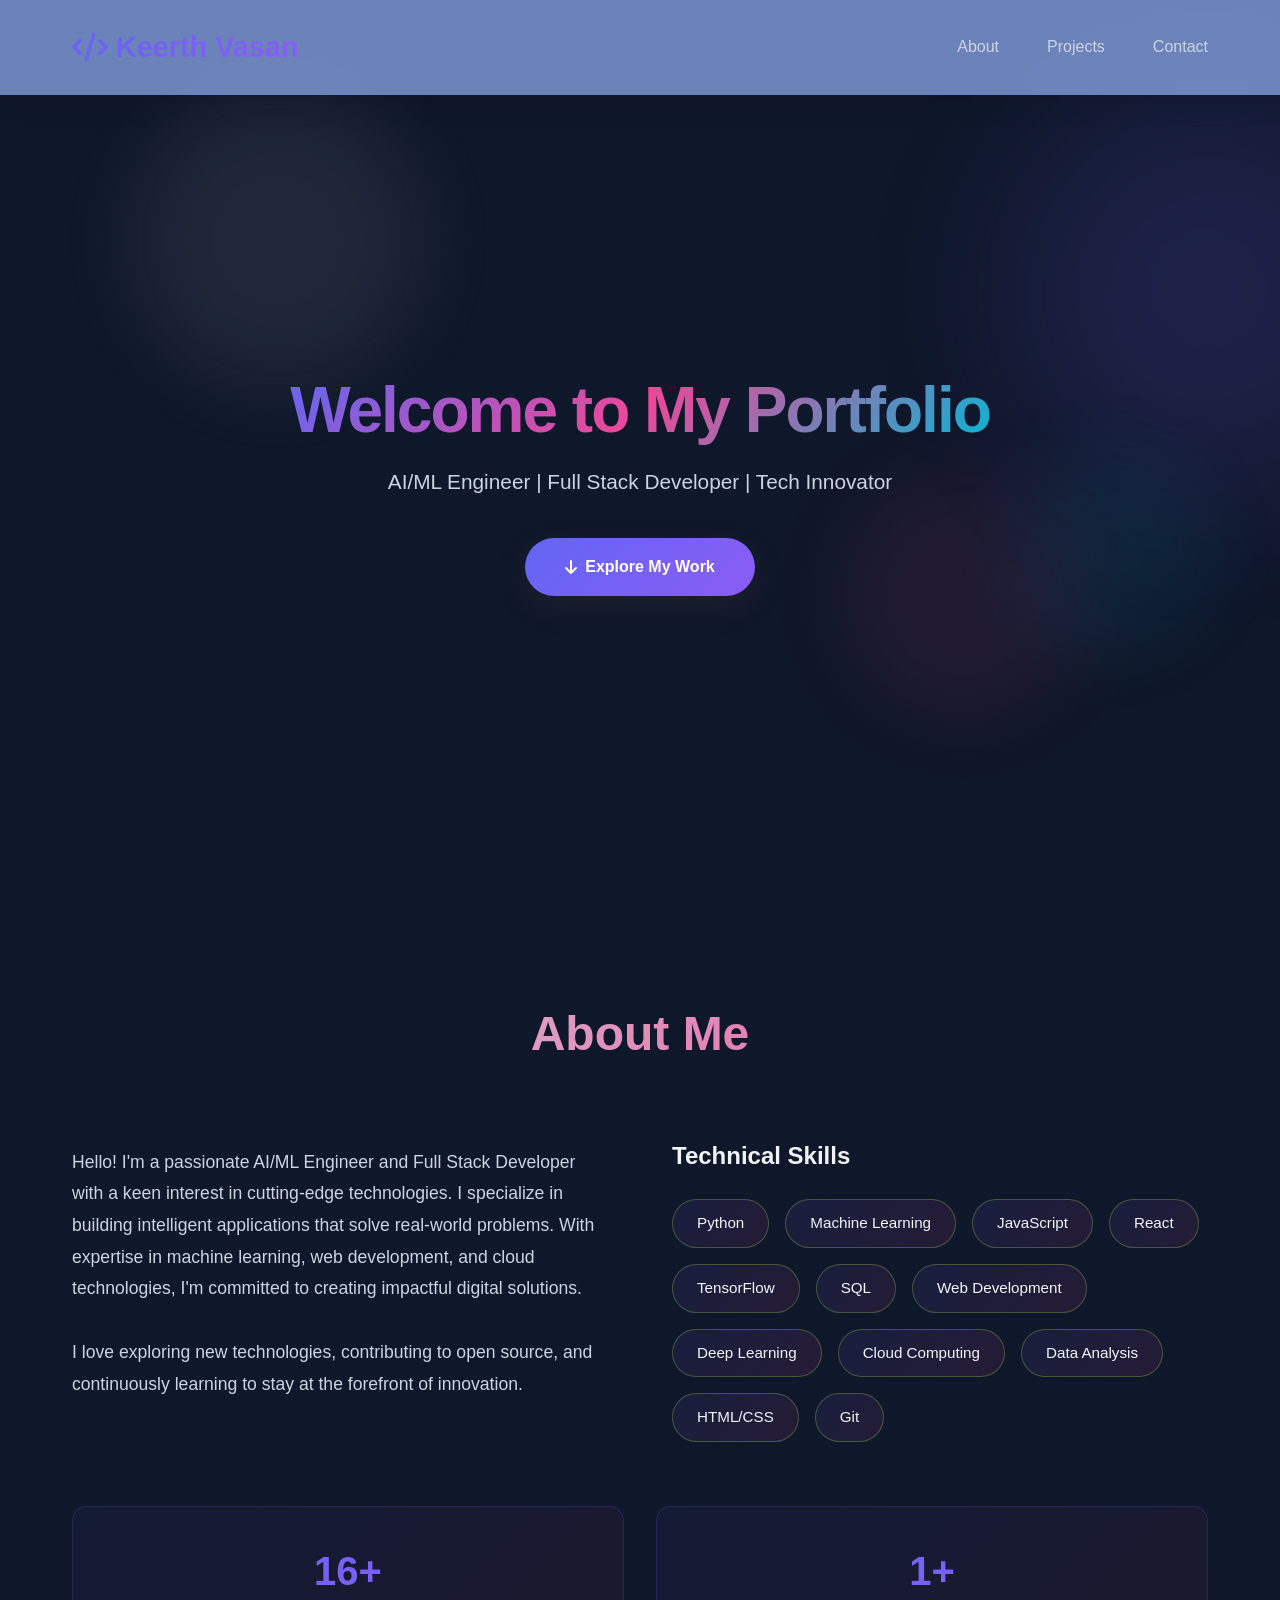
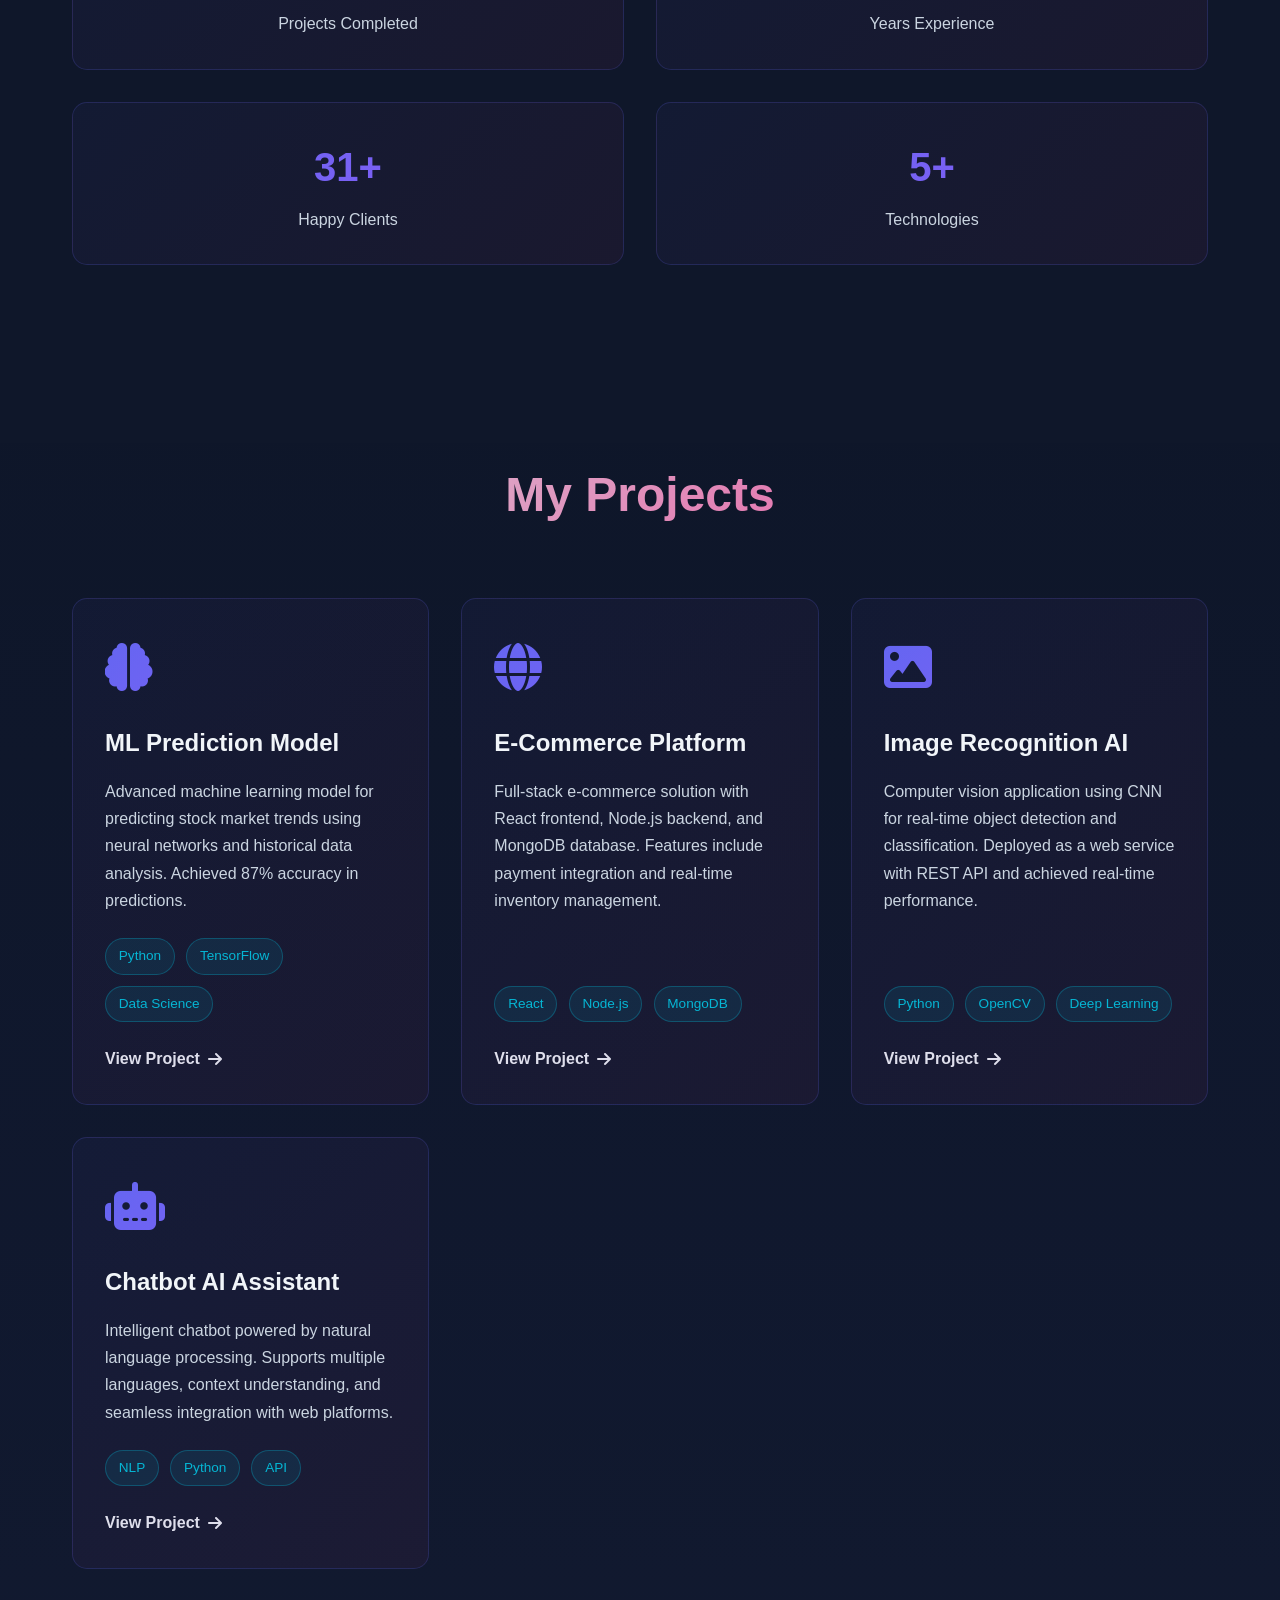
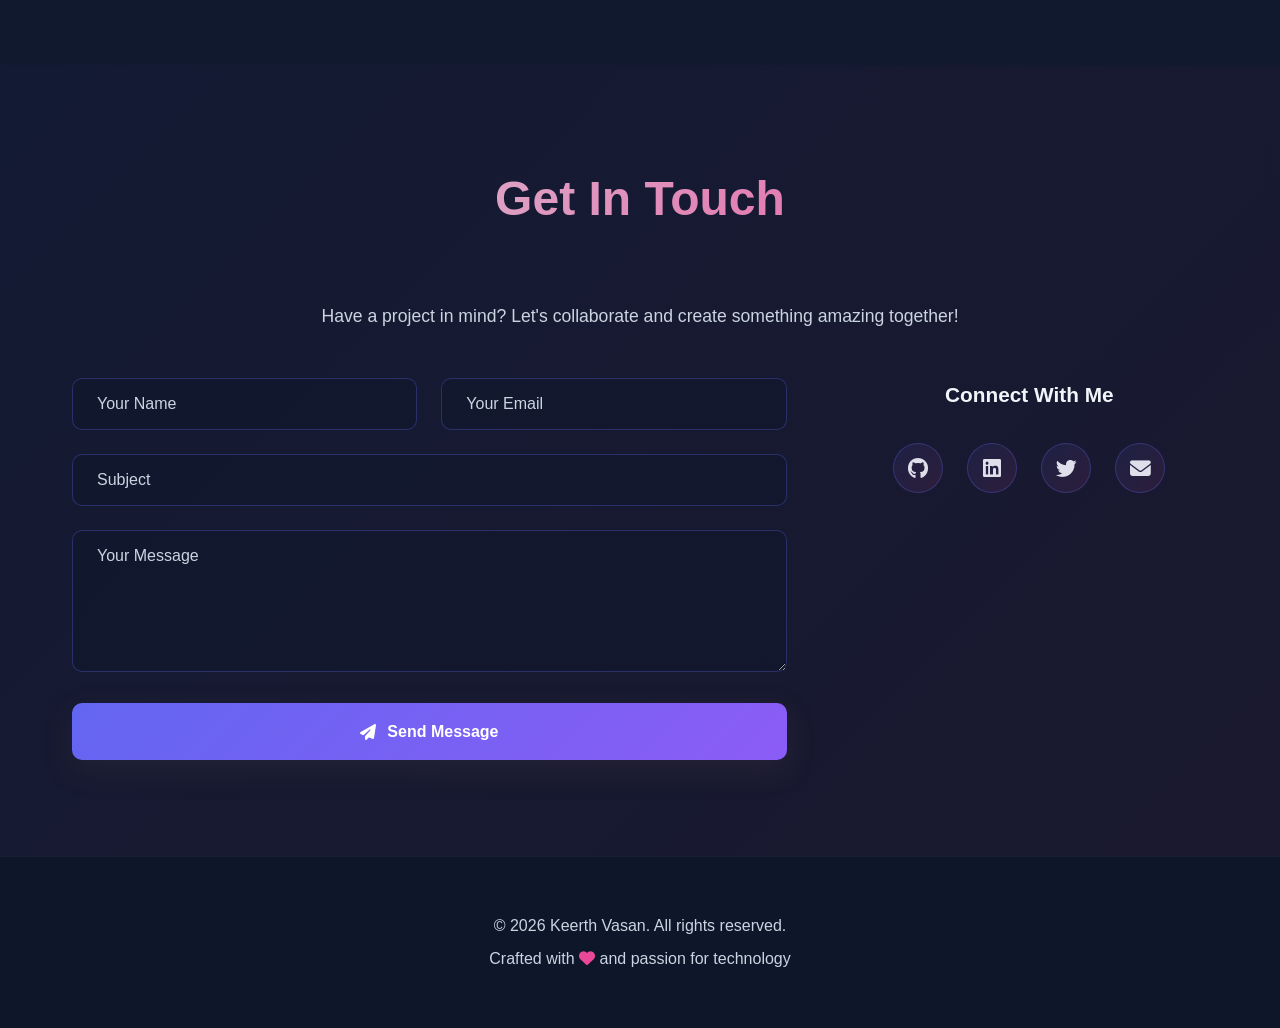
==== commit 71174c7b: "Correct spelling errors" ====
--- a/index.html
+++ b/index.html
@@ -7,7 +7,7 @@
     <meta name="theme-color" content="#6366f1">
     <link rel="stylesheet" href="https://cdnjs.cloudflare.com/ajax/libs/font-awesome/6.4.0/css/all.min.css">
     <link rel="stylesheet" href="style.css">
-    <title>Keerth Vasan - Portfolio</title>
+    <title>Keerthi Vasan - Portfolio</title>
 </head>
 <body>
     <!-- Animated Background -->
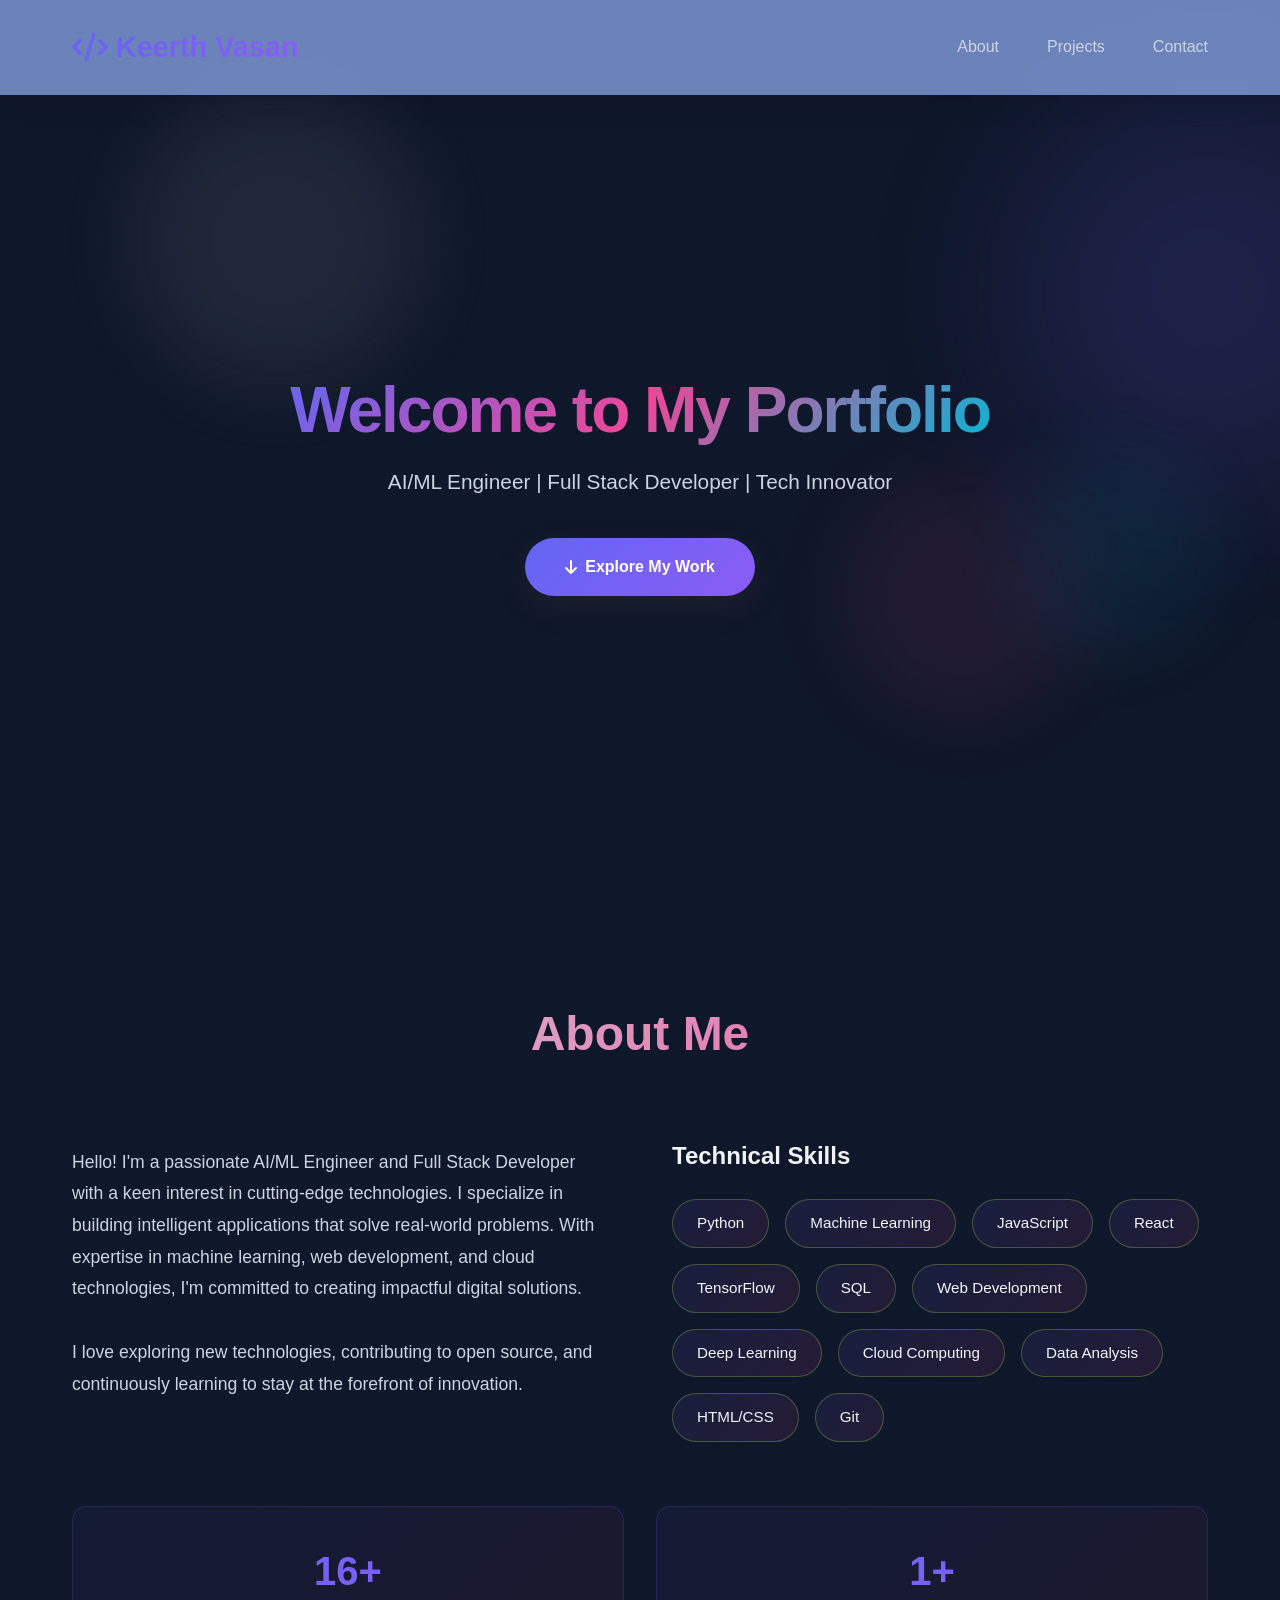
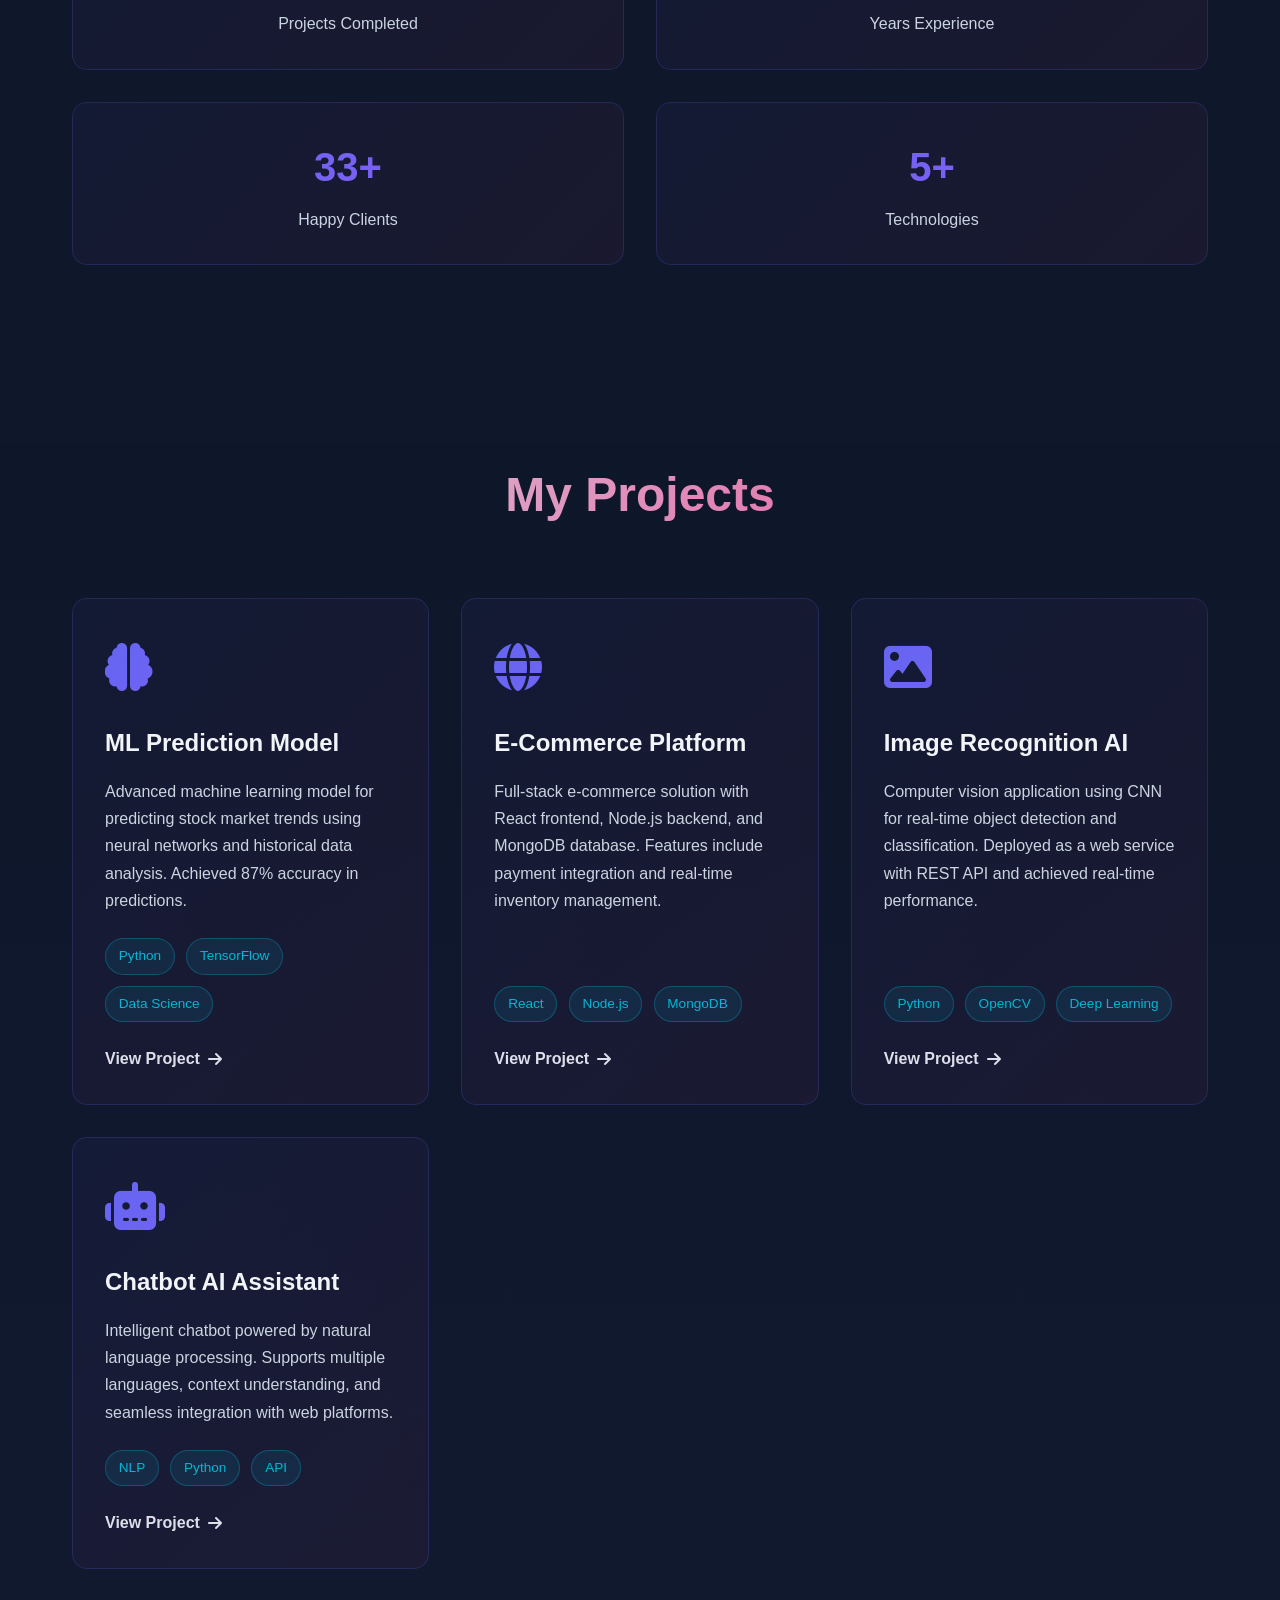
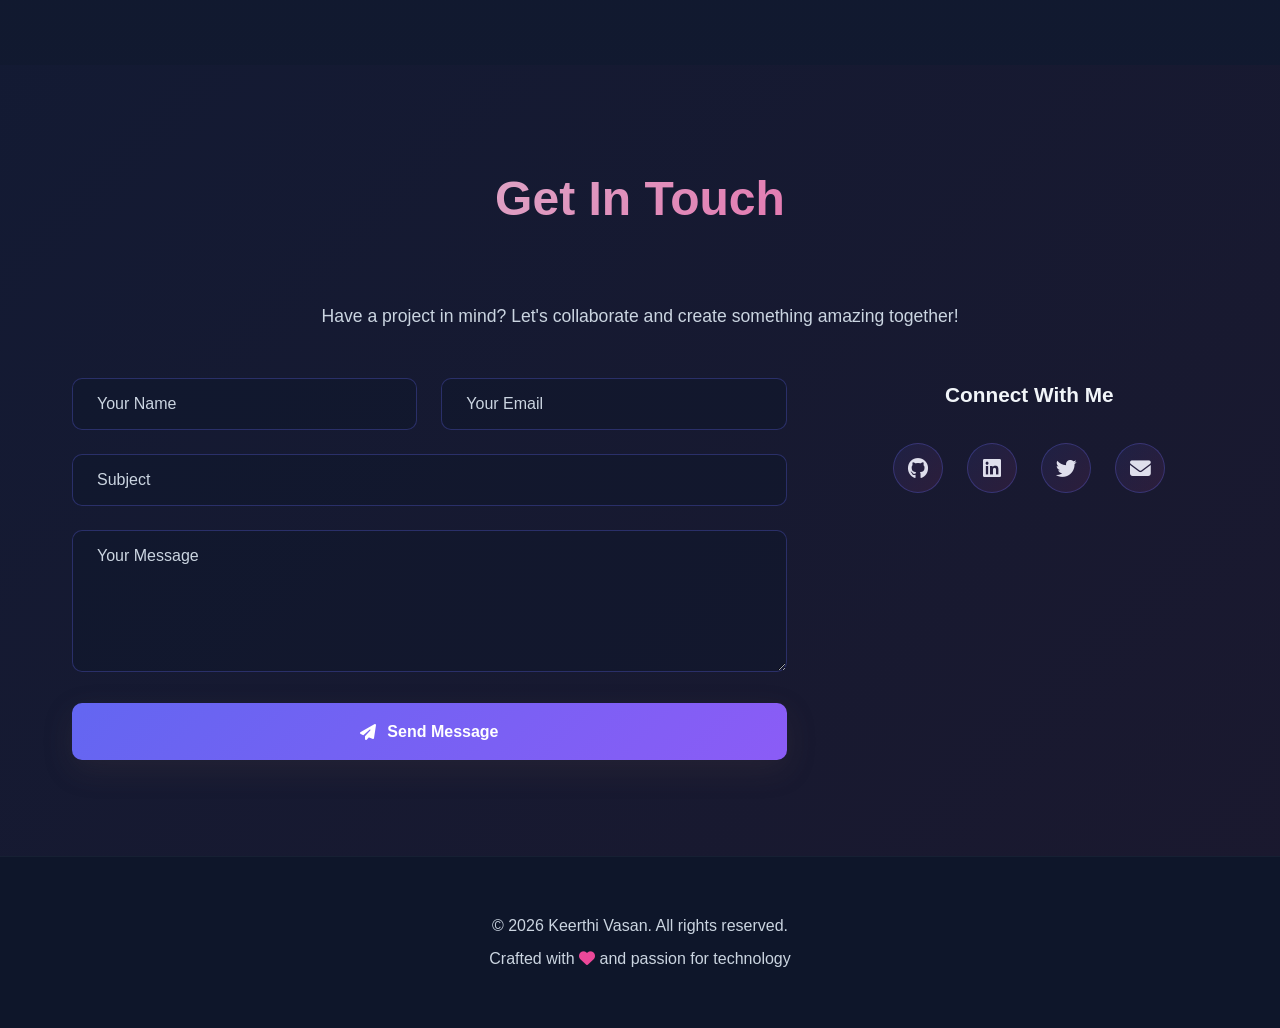
==== commit 63b0d3eb: "Correct spelling in footer section" ====
--- a/index.html
+++ b/index.html
@@ -253,7 +253,7 @@
     <footer class="footer">
         <div class="section-container">
             <div class="footer-content">
-                <p>© 2026 Keerth Vasan. All rights reserved.</p>
+                <p>© 2026 Keerthi Vasan. All rights reserved.</p>
                 <p>Crafted with <i class="fas fa-heart"></i> and passion for technology</p>
             </div>
         </div>
--- a/style.css
+++ b/style.css
@@ -540,7 +540,7 @@
 
 .submit-btn:hover {
     transform: translateY(-3px);
-    box-shadow: 0 20px 50px rgba(99, 102, 241, 0.3);
+    box-shadow: 0 20px 50px rgba(89, 102, 241, 0.3);
 }
 
 .submit-btn:active {
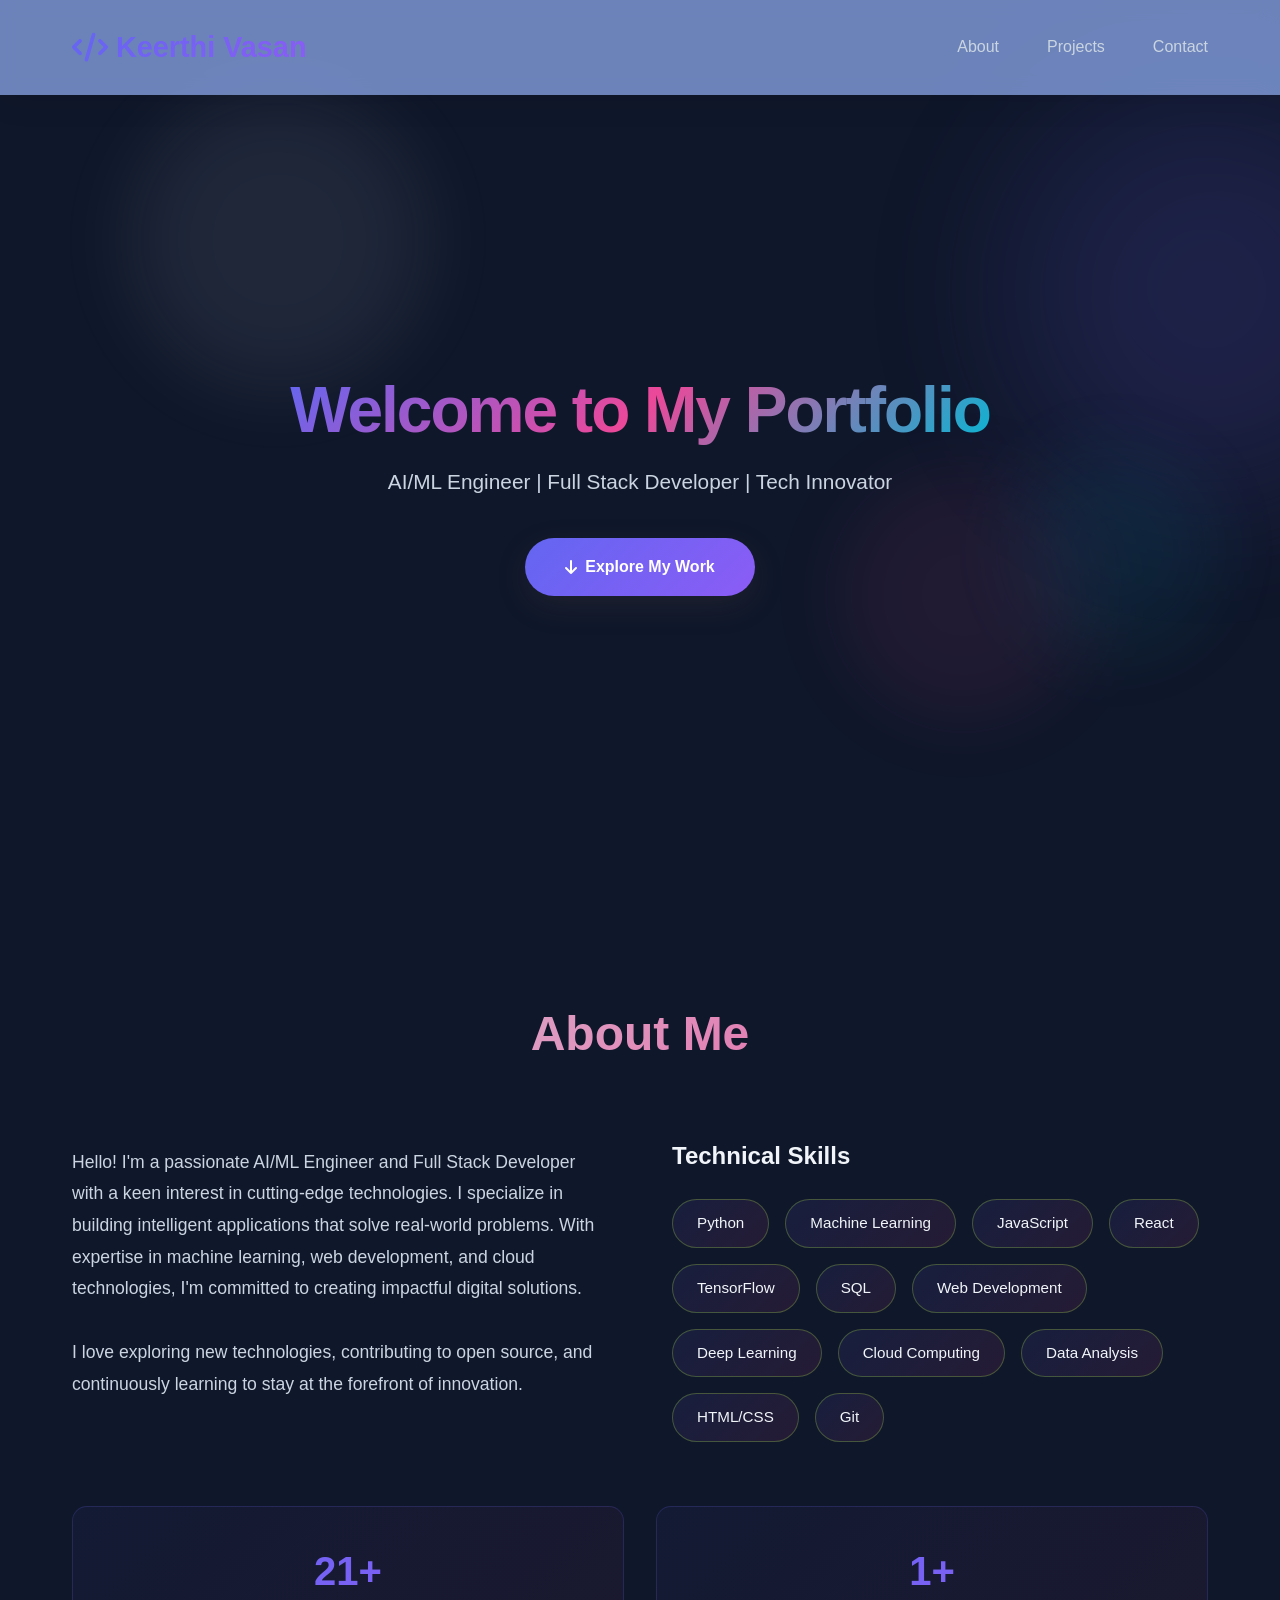
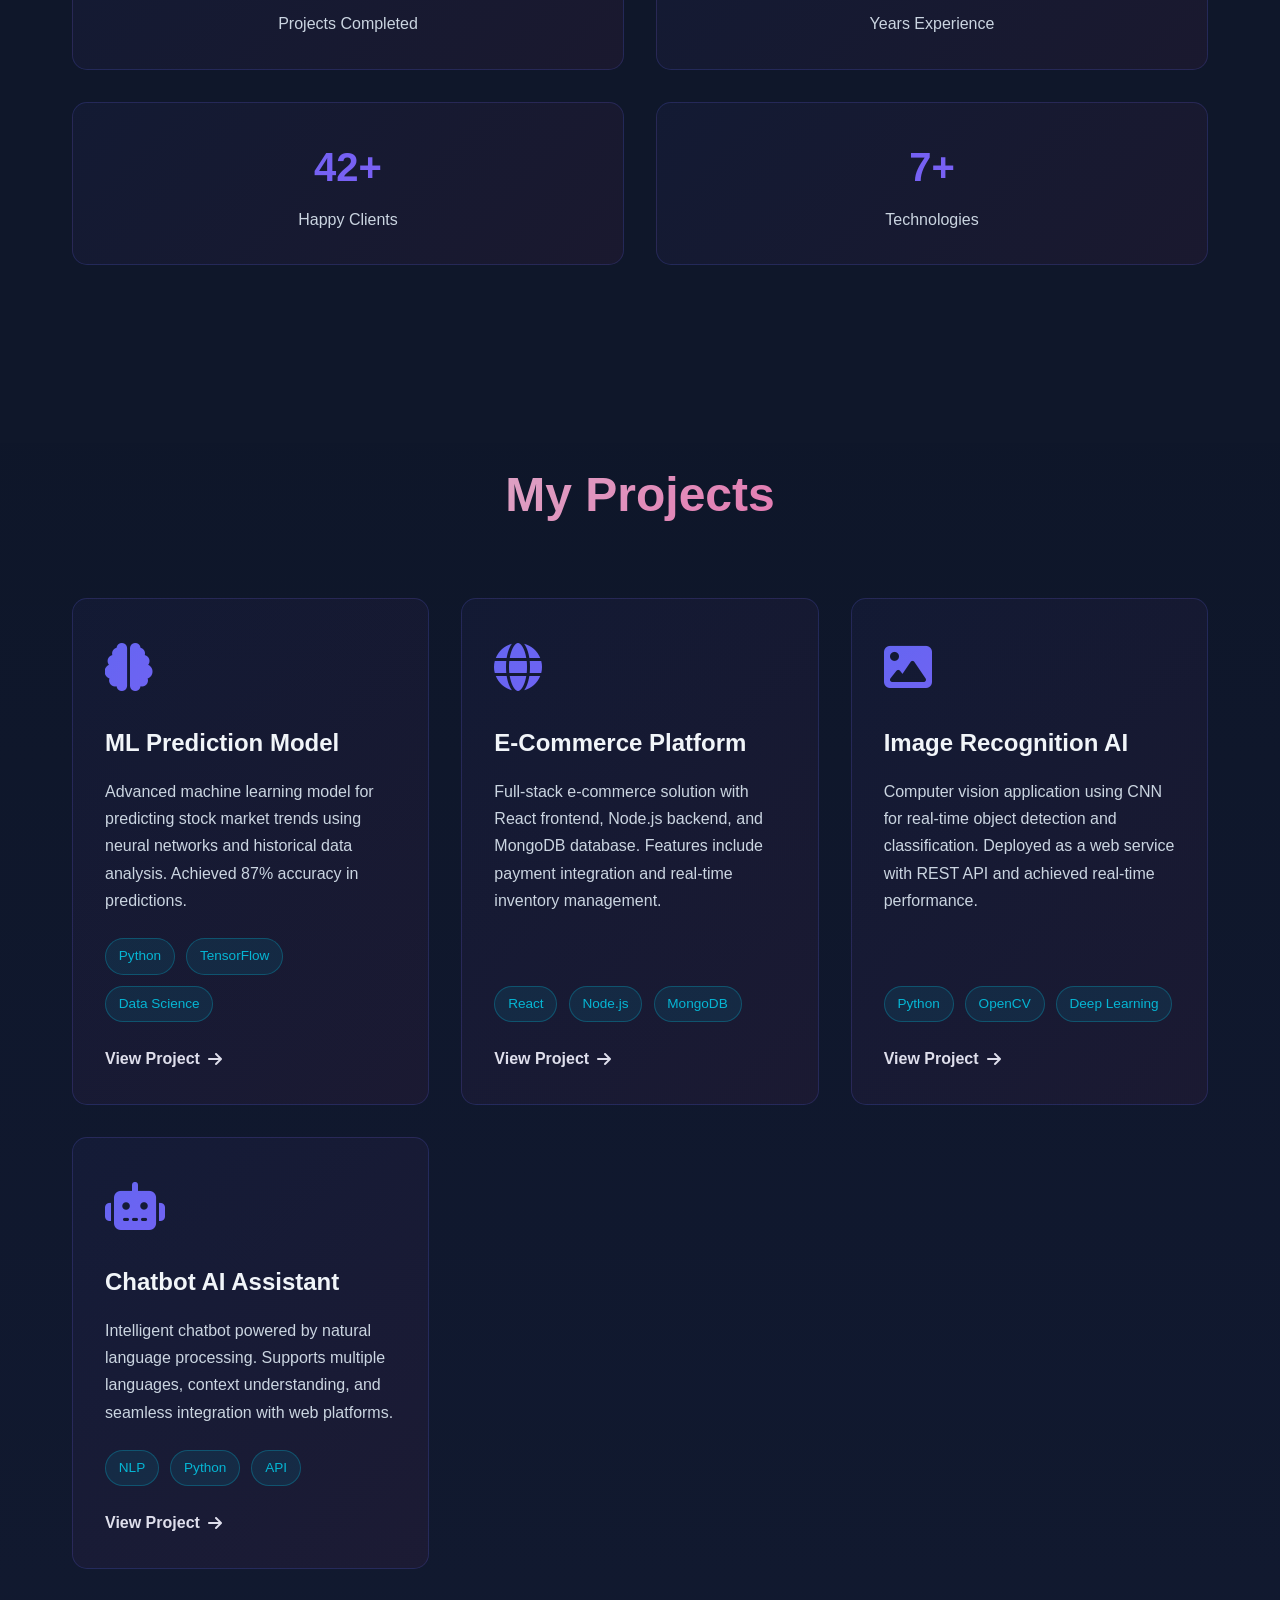
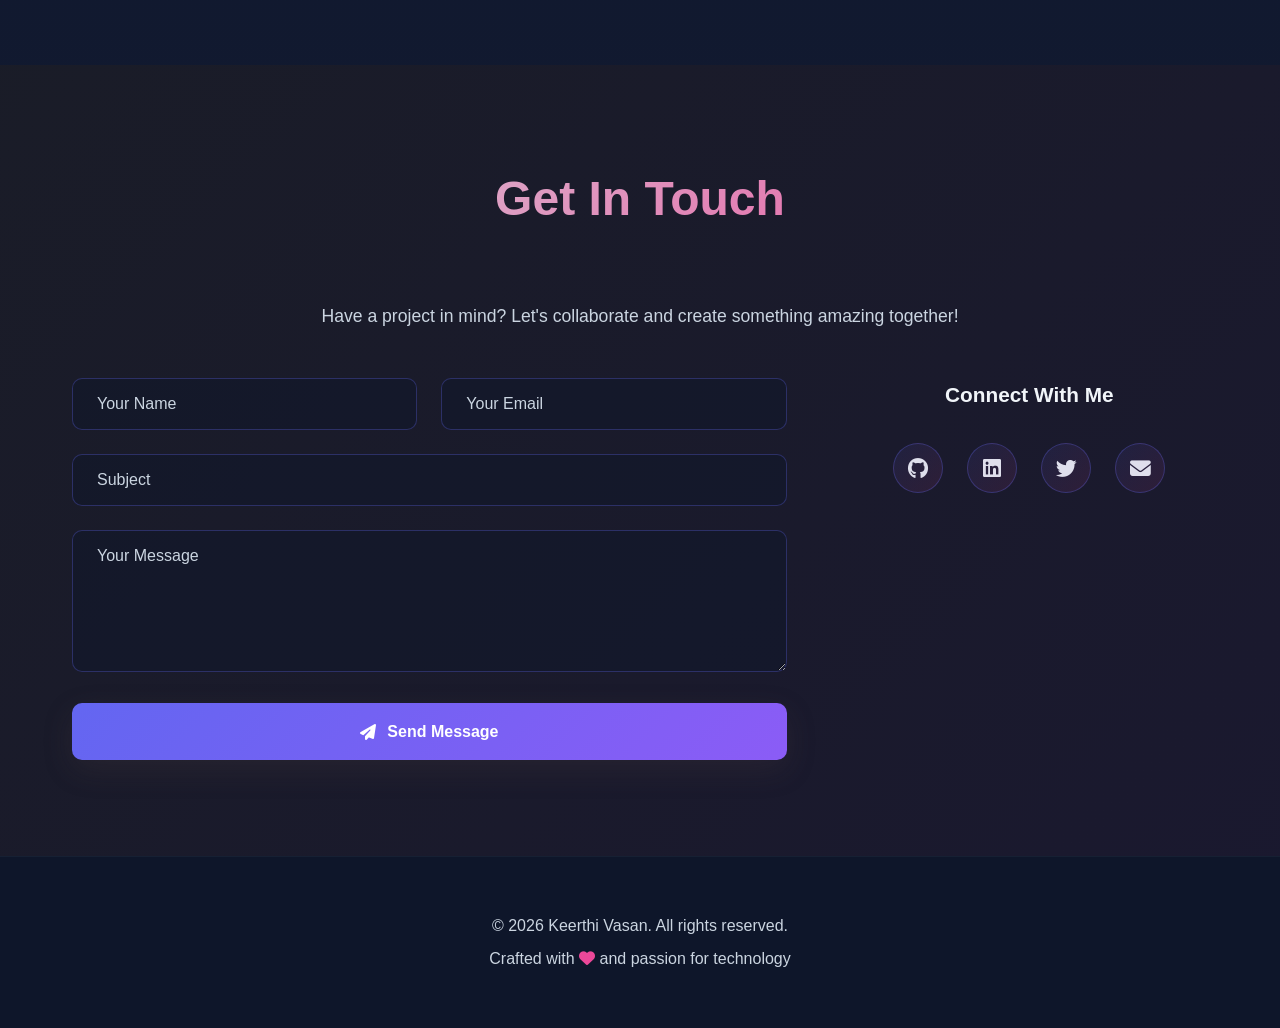
==== commit bd82d054: "Correct name spelling in navigation bar" ====
--- a/index.html
+++ b/index.html
@@ -17,7 +17,7 @@
     <nav class="navbar">
         <div class="nav-container">
             <a href="#home" class="nav-logo">
-                <i class="fas fa-code"></i>Keerth Vasan
+                <i class="fas fa-code"></i>Keerthi Vasan
             </a>
             <ul class="nav-menu">
                 <li><a href="#about" class="nav-link">About</a></li>
--- a/style.css
+++ b/style.css
@@ -463,7 +463,7 @@
 /* ===== Contact Section ===== */
 .contact {
     padding: 6rem 0;
-    background: linear-gradient(135deg, rgba(99, 102, 241, 0.05), rgba(236, 72, 153, 0.05));
+    background: linear-gradient(135deg, rgba(232, 140, 13, 0.05), rgba(236, 72, 153, 0.05));
 }
 
 .contact-subtitle {
